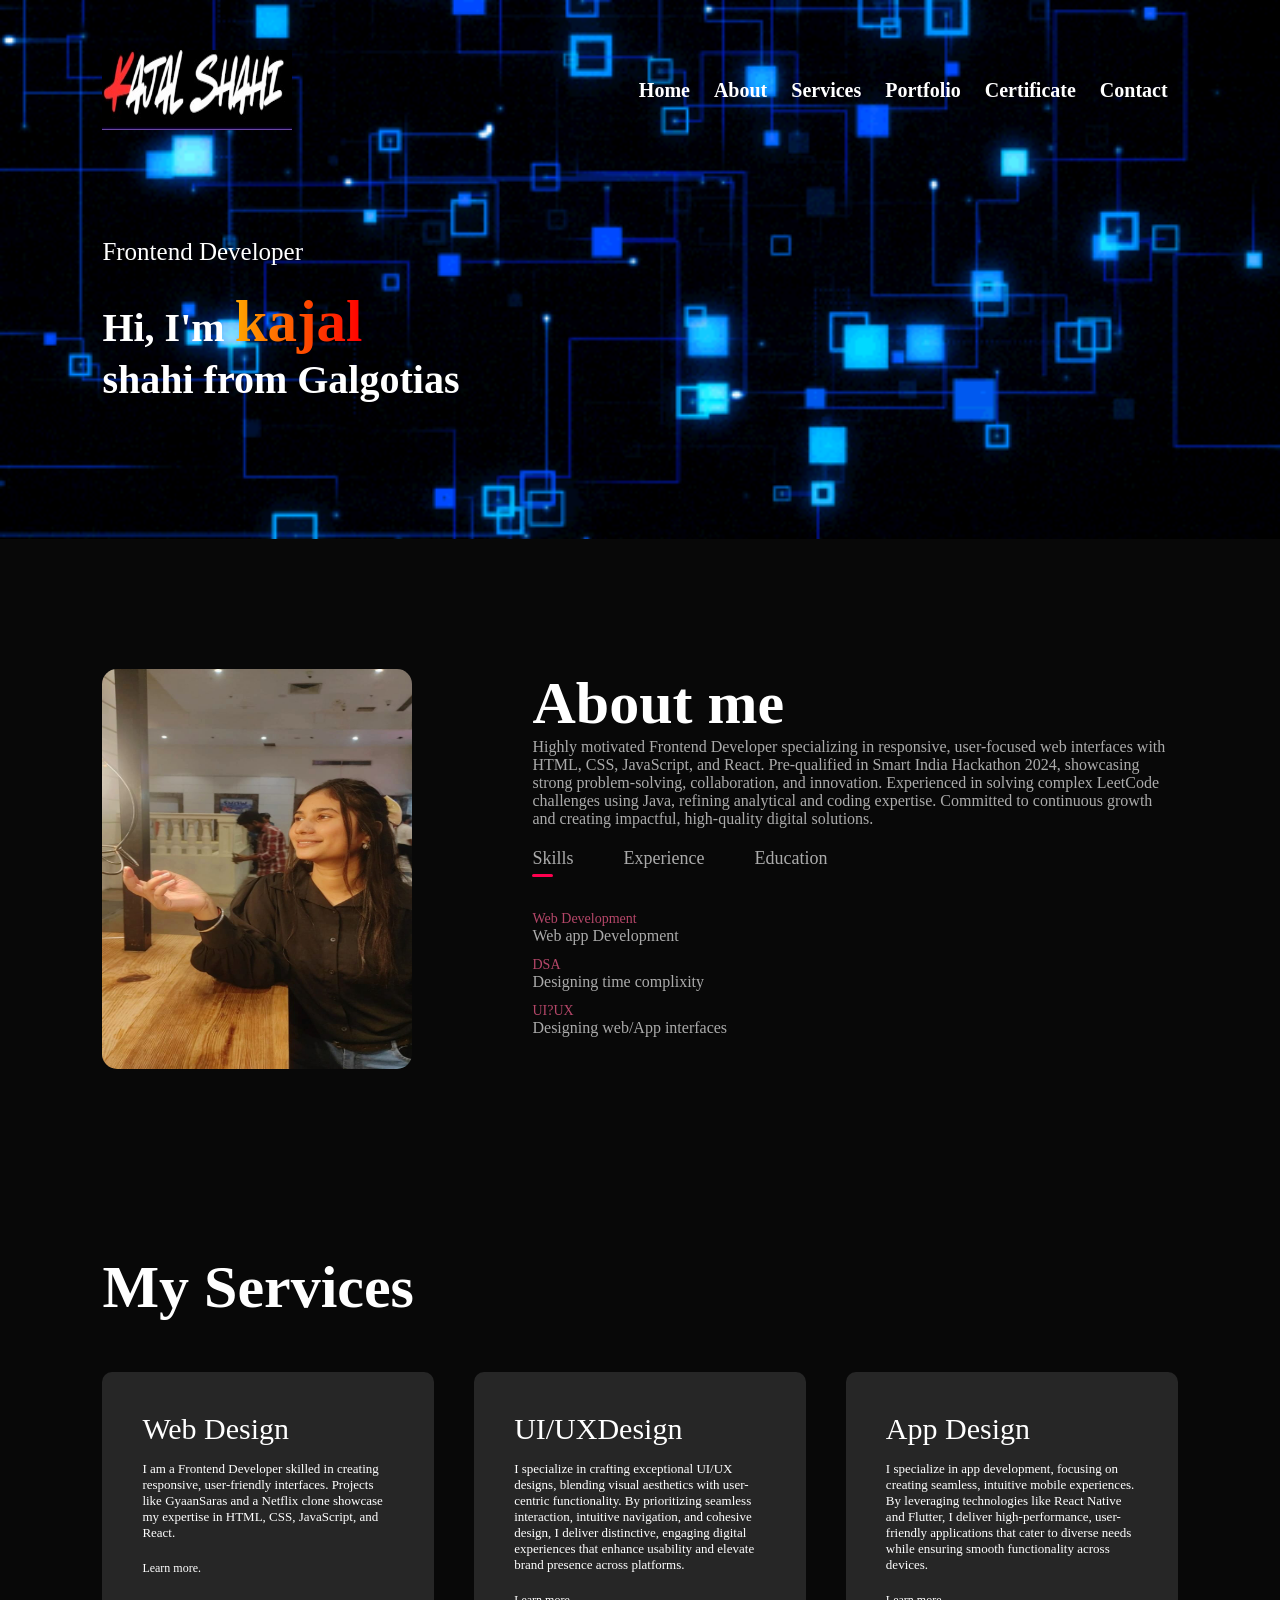
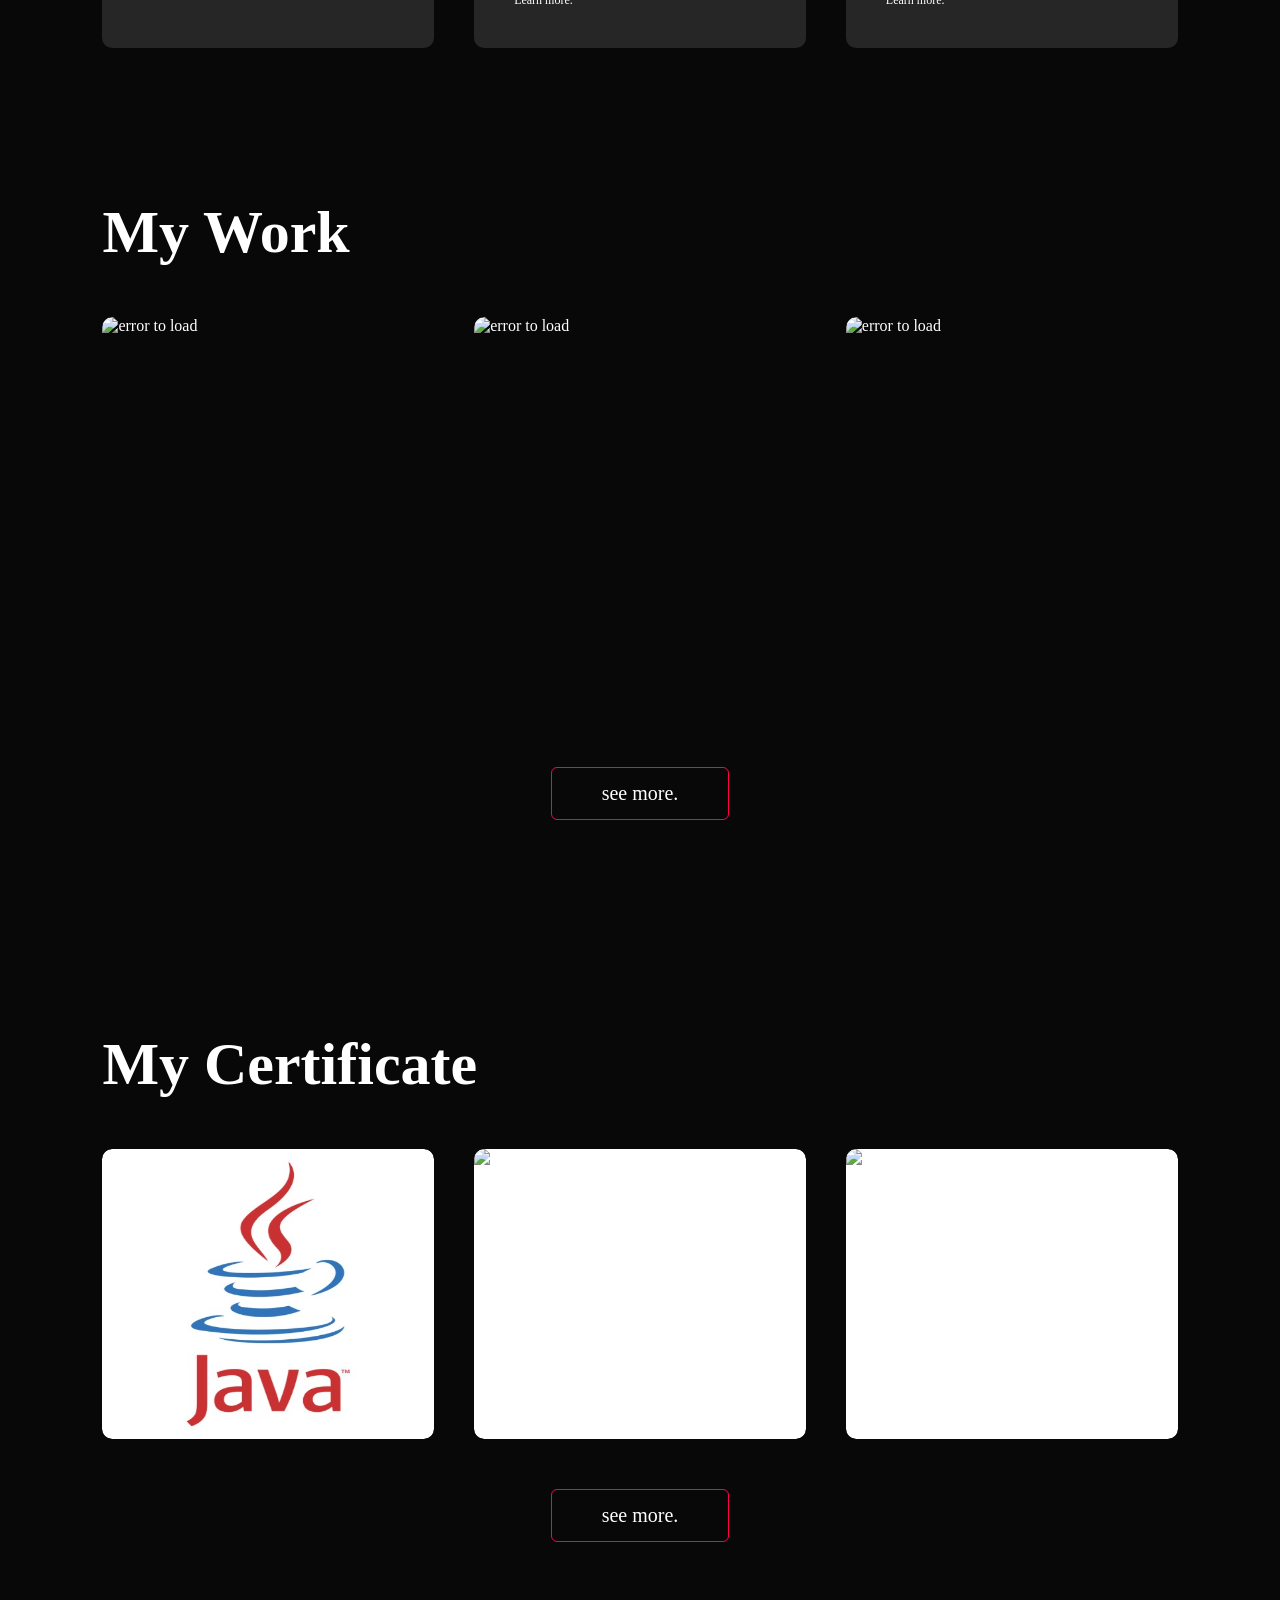
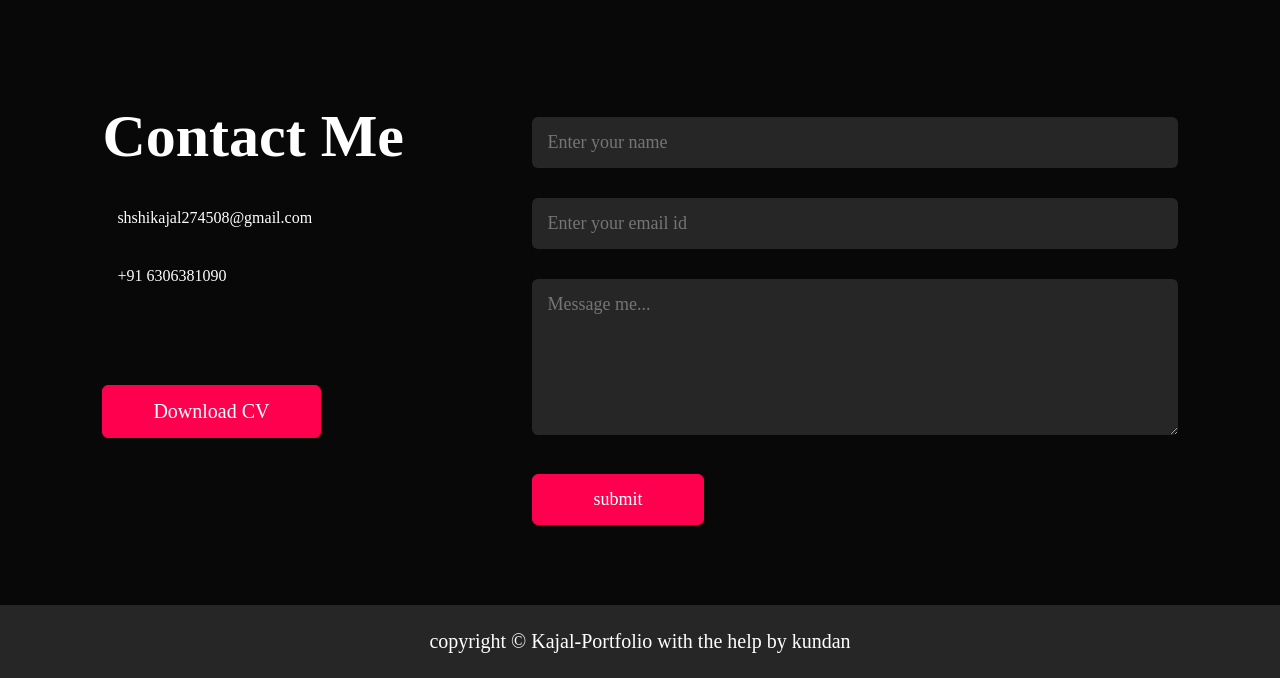
==== index.html @ b5b42a19 "Add files via upload" ====
<!DOCTYPE html>
<html lang="en">

<head>
  <meta charset="UTF-8">
  <meta name="viewport" content="width=device-width, initial-scale=1.0">
  <title>Kajal-Portfolio</title>
  <link rel="stylesheet" href="style.css">
  <link rel="icon" type="image/x-icon" href="pg.jpg">
  <script src="https://kit.fontawesome.com/c409237313.js" crossorigin="anonymous"></script>
</head>

<body>
  <div id="header">
    <div class="container">
      <nav>
        <img src="kajal.jpg" alt="" class="logo">
        <!-- <img src="photo.jpg" alt="" class="logo"> -->
        <ul id="sidemenu">
          <li><a href="#header">Home</a></li>
          <li><a href="#about">About</a></li>
          <li><a href="#services">Services</a></li>
          <li><a href="#portfolio">Portfolio</a></li>
          <li><a href="#certificate">Certificate</a></li>
          <li><a href="#contact">Contact</a></li>
          <i class="fa-solid fa-xmark" onclick="closemenu()"></i>
        </ul>
        <i class="fa-solid fa-bars" onclick="openmenu()"></i>
      </nav>

      <div class="heading-text">
        <p>Frontend Developer</p>
        <h1>Hi, I'm <span> kajal </span> <br> shahi from Galgotias</h1>
      </div>
    </div>
  </div>
  <!-- -----------------about------------------- -->
  <div id="about">
    <div class="container">
      <div class="row">
        <div class="about-col1">
          <img src="pg.jpg">
        </div>
        <div class="about-col2">
          <h1 class="sub-title">About me</h1>
          <p>
            Highly motivated Frontend Developer specializing in responsive, user-focused web interfaces with HTML, CSS,
            JavaScript, and React. Pre-qualified in Smart India Hackathon 2024, showcasing strong problem-solving,
            collaboration, and innovation. Experienced in solving complex LeetCode challenges using Java, refining
            analytical and coding expertise. Committed to continuous growth and creating impactful, high-quality digital
            solutions.</p>

          <div class="tab-titles">
            <p class="tab-links activ-link" onclick="opentab('skills')">Skills</p>
            <p class="tab-links" onclick="opentab('experience')">Experience</p>
            <p class="tab-links" onclick="opentab('education')">Education</p>
          </div>

          <div class="tab-contents active-tab" id="skills">
            <ul>
              <li><span>Web Development</span><br> Web app Development</li>
              <li><span>DSA</span><br> Designing time complixity</li>
              <li><span>UI?UX</span><br> Designing web/App interfaces</li>
            </ul>
          </div>

          <div class="tab-contents" id="experience">
            <ul>
              <li><span>2021-current</span><br>Founder of GyaanSaras.</li>
              <li><span>2019-2021</span><br>team leader of flipcard.</li>
              <li><span>2016-2017</span><br> Internship at Microsoft.</li>
            </ul>
          </div>

          <div class="tab-contents" id="education">
            <ul>
              <li><span>2026</span><br>Graduation from Galgotias university.</li>
              <li><span>2022</span><br>12th from ST PAUL PUB SCH TEACHERS COLONY SALEMPUR DEORIA.</li>
              <li><span>2020</span><br>10th from MANAV STHALI PUB SCH SOHNAG RD SALEMPUR DEORIA.</li>
            </ul>
          </div>
        </div>
      </div>
    </div>
  </div>

  <!---------------Services--------------------->

  <div id="services">
    <div class="container">
      <h1 class="sub-title">My Services</h1>
      <div class="services-list">
        <div>
          <i class="fa-solid fa-code"></i>
          <h2>Web Design</h2>
          <p>I am a Frontend Developer skilled in creating responsive, user-friendly interfaces. Projects like
            GyaanSaras and a Netflix clone showcase my expertise in HTML, CSS, JavaScript, and React.</p>
          <a href="#">Learn more.</a>
        </div>

        <div>
          <i class="fa-solid fa-crop"></i>
          <h2>UI/UXDesign</h2>
          <p>I specialize in crafting exceptional UI/UX designs, blending visual aesthetics with user-centric
            functionality. By prioritizing seamless interaction, intuitive navigation, and cohesive design, I deliver
            distinctive, engaging digital experiences that enhance usability and elevate brand presence across
            platforms.</p>
          <a href="#">Learn more.</a>
        </div>

        <div>
          <i class="fa-brands fa-app-store"></i>
          <h2>App Design</h2>
          <p>I specialize in app development, focusing on creating seamless, intuitive mobile experiences. By leveraging
            technologies like React Native and Flutter, I deliver high-performance, user-friendly applications that
            cater to diverse needs while ensuring smooth functionality across devices.</p>
          <a href="#">Learn more.</a>
        </div>
      </div>
    </div>
  </div>

  <!----------Portfolio---------------->
  <div id="portfolio">
    <div class="container">
      <h1 class="sub-title">My Work</h1>
      <div class="work-list">

        <div class="work">
          <img
            src="https://img.freepik.com/free-photo/web-design-technology-browsing-programming-concept_53876-163260.jpg"
            alt="error to load">
          <div class="layer">
            <h3>E-learning platform</h3>
            <p>GyaanSaras is a free platform democratizing education, offering diverse resources and fostering lifelong
              learning, making knowledge accessible and empowering learners globally.</p>
            <a href="https://kundan-2026.github.io/GyaanSaras/" target="_blank"> <i
                class="fa-duotone fa-solid fa-arrow-up-right-from-square"></i></a>
          </div>
        </div>

        <div class="work">
          <img
            src="https://www.hostinger.com/tutorials/wp-content/uploads/sites/2/2022/09/web-design-best-practices.jpg"
            alt="error to load">
          <div class="layer">
            <h3>Logo Designing</h3>
            <p>Skilled in crafting unique, memorable logos that reflect brand identity and values. Combines creativity,
              typography, and color theory to deliver impactful designs resonating with audiences.</p>
            <a href="https://www.hostinger.in/tutorials/web-design-best-practices" target="_blank"> <i
                class="fa-duotone fa-solid fa-arrow-up-right-from-square"></i></a>
          </div>
        </div>

        <div class="work">
          <img src="https://t3.ftcdn.net/jpg/05/50/26/70/360_F_550267050_0G3xirMLywXyMyZQWVASgamyKIhwJVFn.jpg"
            alt="error to load">
          <div class="layer">
            <h3>Social media App</h3>
            <p>Developed a Netflix clone enabling users to search and stream movies seamlessly, showcasing skills in
              user-friendly design, responsive UI, and robust functionality.</p>
            <a href="#" target="_blank"> <i
                class="fa-duotone fa-solid fa-arrow-up-right-from-square"></i></a>
          </div>
        </div>

      </div>

      <a href="#" class="btn">see more.</a>
    </div>
  </div>
  <!----------------------------------------------------------------My achivements----------------------------------------------------------------->


  <div id="certificate">
    <div class="container">
      <h1 class="sub-title">My Certificate</h1>
      <div class="achive-list">

        <div class="achive">
          <img src="java-logo.jpg" alt="error to load">
          <div class="layer">
            <h3>Java</h3>
            <p>GyaanSaras is a free platform democratizing education, offering diverse resources and fostering lifelong
              learning, making knowledge accessible and empowering learners globally.</p>
            <a href="https://drive.google.com/file/d/1x9klAW44mBLhFZiWwz7okfenRNLGwgpn/view?usp=sharing"
              target="_blank"> <i class="fa-duotone fa-solid fa-arrow-up-right-from-square"></i></a>
          </div>
        </div>

        <div class="achive">
          <img
            src="https://img.freepik.com/free-vector/front-end-concept-illustration_114360-22213.jpg?ga=GA1.1.735024836.1719624413&semt=ais_hybrid"
            alt="error to load">
          <div class="layer">
            <h3>Web-Development</h3>
            <p>Completed a Web Development (Frontend) internship, gaining hands-on experience in HTML, CSS, JavaScript,
              and React while building responsive and user-friendly interfaces.</p>
            <a href="https://www.hostinger.in/tutorials/web-design-best-practices" target="_blank"> <i
                class="fa-duotone fa-solid fa-arrow-up-right-from-square"></i></a>
          </div>
        </div>

        <div class="achive">
          <img src="https://upsccolorfullnotes.com/wp-content/uploads/2023/10/Dark-Patterns-Buster-Hackathon-2023.webp"
            alt="error to load">
          <div class="layer">
            <h3>Dark patterns Buster Hackathon 2023</h3>
            <p>Participated in DPBH 2023, tackling "Smart Education" Contributed to
              frontend/backend development, UI/UX
              design, presenting solutions enhancing education accessibility.</p> <a
              href="https://drive.google.com/file/d/1Sp21nJk1p5PJiKfgh5O1Nrq4VwNBbUJV/view?usp=sharing" target="_blank">
              <i class="fa-duotone fa-solid fa-arrow-up-right-from-square"></i></a>
          </div>
        </div>

      </div>

      <a href="#" class="btn">see more.</a>
    </div>
  </div>

  <!-----------------------------------------------------------------contact----------------------------------------------------------------------->
  <div id="contact">
    <div class="container">
      <div class="row">
        <div class="contact-left">
          <h1 class="sub-title">Contact Me</h1>
          <p> <i class="fa-regular fa-paper-plane"></i> shshikajal274508@gmail.com</p>
          <p> <i class="fa-solid fa-phone"></i> +91 6306381090</p>

          <div class="social-icons">
            <a href="http://www.linkedin.com/in/kajal-shahi-a28b902a7" target="_blank"><i
                class="fa-brands fa-linkedin"></i></a>
            <a href="https://github.com/KAjalshahi123" target="_blank"><i class="fa-brands fa-github"></i></i></a>
            <a href="https://www.youtube.com/@alwaysmotivated4225" target="_blank"><i
                class="fa-brands fa-youtube"></i></i></i></a>
          </div>

          <a href="https://drive.google.com/file/d/1tFnGyltXOHvTVsp8xNmeHegIvg0ecP3N/view?usp=sharing" download
            target="_blank" class="btn btn2">Download CV</a>

        </div>


        <div class="contact-right">
          <form name="submit-to-google-sheet">
            <input type="text" name="Name" placeholder="Enter your name" required>
            <input type="email" name="Email" placeholder="Enter your email id" required>
            <!-- <textarea placeholder="Message me" name="message" id="Message" rows="6" required> </textarea> -->
            <textarea placeholder="Message me..." rows="6" name="message" id="Message" required></textarea>

            <button type="submit" class="btn btn2">submit</button>
          </form>

          <span id="msg"></span>
        </div>
      </div>
    </div>

    <div class="copyright">
      <p>copyright ©️ Kajal-Portfolio  <i class="fa-solid fa-heart"></i>
        with the help by kundan  </p>
    </div>

  </div>
</body>


<script>

  var tablinks = document.getElementsByClassName("tab-links")
  var tabcontaints = document.getElementsByClassName("tab-contents")

  function opentab(tabname) {
    for (tablink of tablinks) {
      tablink.classList.remove("activ-link");
    }

    for (tabcontaint of tabcontaints) {
      tabcontaint.classList.remove("active-tab");
    }

    event.currentTarget.classList.add("activ-link");
    document.getElementById(tabname).classList.add("active-tab");
  }

</script>

<script>
  var sidemenu = document.getElementById('sidemenu');

  function openmenu() {
    sidemenu.style.right = "0";
  }
  function closemenu() {
    sidemenu.style.right = "-200px";
  }
</script>

<script>
  const scriptURL = 'https://script.google.com/macros/s/AKfycbzhIrUOARHZS6S58FtXpKk7nKeOPaCtPJtJLLsfiWfe7NJDA1611afRNytmByPuasdo1Q/exec'
  const form = document.forms['submit-to-google-sheet']
  const msg = document.getElementById("msg");


  form.addEventListener('submit', e => {
    e.preventDefault()
    fetch(scriptURL, { method: 'POST', body: new FormData(form) })
      .then(response => {
        msg.innerHTML = "Message send successfully"
        setTimeout(function () {
          msg.innerHTML = " "
        }, 5000)
        form.reset()
      })
      .catch(error => console.error('Error!', error.message))
  })
</script>

</html>
---- style.css ----
* {
  margin: 0;
  padding: 0;
  font-family: 'Times New Roman', 'Franklin Gothic Medium', 'Arial Narrow', Arial, sans-serif;
  box-sizing: border-box;
}

html {
  scroll-behavior: smooth;
}

body {
  background-color: #080808;
  color: #fff;
}

#header {
  width: 100%;
  height: 100%;
  background-image: url("J4o.gif");

  background-size: cover;
  background-position: center;
}

.container {
  padding: 50px 8%;
}

nav {
  display: flex;
  align-items: center;
  justify-content: space-between;
  flex-wrap: wrap;
}

.logo {
  width: 190px;
  height: 80px;
}

nav ul li {
  display: inline-block;
  list-style: none;
  margin: 10px 10px;
}

nav ul li a {
  font-weight: bold;
  text-decoration: none;
  color: #ffffff;
  font-size: 20px;
  position: relative;
}


nav ul li a::after {
  content: '';
  width: 0;
  height: 3px;
  background-color: #ff004f;
  position: absolute;
  left: 0;
  bottom: -6px;
  transition: 0.5s;
}

nav ul li a:hover:after {
  width: 100%;
}

.heading-text {
  margin-top: 20%;
  font-size: 25px;
}

.heading-text p {
  margin-top: -10%;
  margin-bottom: 10%;
}

.heading-text h1 {
  font-size: 40px;
  /* margin-top: 20px; */
  /* border: 2px solid red; */
  margin-top: -8%;
  margin-bottom: 8%;
}

.heading-text h1 span {
  color: #ff004f;
  color: transparent;
  background: linear-gradient(to right, rgb(255, 166, 0), rgb(255, 0, 0));
  -webkit-background-clip: text;

  font-size: 59px;
}


/* ----------------about----------------- */

#about {
  padding: 80px 0;
  color: #ababab;
}

.row {
  display: flex;
  justify-content: space-between;
  flex-wrap: wrap;
}

.about-col1 {
  flex-basis: 35%;

}

.about-col1 img {
  height: 400px;
  width: 310px;
  border-radius: 15px;
}

.about-col2 {
  flex-basis: 60%;
}

.sub-title {
  font-size: 60px;
  font-weight: 600;
  color: #fff;
}


.tab-titles {
  display: flex;
  margin: 20px 0px 40px;
}

.tab-links {
  margin-right: 50px;
  font-size: 18px;
  font-weight: 500;
  cursor: pointer;
  position: relative;
}

.tab-links::after {
  content: '';
  width: 0;
  height: 3px;
  background: #ff004f;
  position: absolute;
  left: 0;
  bottom: -8px;
  transition: 0.6s;
  border-radius: 2px;
}

.tab-links.activ-link::after {
  width: 50%;
}

.tab-contents ul li {
  list-style: none;
  margin: 10px 0;
}

.tab-contents ul li span {
  color: #b54769;
  font-size: 14px;
}

.tab-contents {
  display: none;
}

.tab-contents.active-tab {
  display: block;
}


/*------------------------- services------------------ */


.services {
  padding: 30px 0;

}

.services-list {
  display: grid;
  grid-template-columns: repeat(auto-fit, minmax(250px, 1fr));
  grid-gap: 40px;
  margin-top: 50px;
}

.services-list div {
  background: #262626;
  padding: 40px;
  font-size: 13px;
  font-weight: 300;
  border-radius: 10px;
  transition: background 0.5s, transform 0.5s;
}

.services-list i {
  font-size: 50px;
  padding-bottom: 20px;
}

.services-list h2 {
  font-size: 30px;
  font-weight: 500;
  margin-bottom: 15px;
}

.services-list div a {
  text-decoration: none;
  color: #fff;
  font-size: 12px;
  margin-top: 20px;
  display: inline-block;
}

/* .services-list div p{
  color: #b54769;
  font-size: 25px;
} */

.services-list div:hover {
  background-color: #ff004f;
  transform: translateY(-10px);
}

/* ---------portfolio-------------- */

#portfolio {
  padding: 50px 0;
}


.work-list {
  display: grid;
  grid-template-columns: repeat(auto-fit, minmax(250px, 1fr));
  grid-gap: 40px;
  margin-top: 50px;
}

.work {
  border-radius: 10px;
  overflow: hidden;
  position: relative;
}

.work img {
  height: 400px;
  width: 100%;
  border-radius: 10px;
  display: block;
  transition: transform 0.5s;
}

.layer {
  width: 100%;
  height: 0%;
  background: linear-gradient(rgba(0, 0, 0, 0.6), #ff004f);
  border-radius: 10px;
  position: absolute;
  left: 0;
  bottom: 0;
  overflow: hidden;
  display: flex;
  align-items: center;
  justify-items: center;
  flex-direction: column;
  padding: 0 40px;
  text-align: center;
  font-size: 16px;
  margin-top: 10px;

  transition: height 1.3s;
}

.layer h3 {
  margin-top: 20%;
  font-weight: 900;
  margin-bottom: 20px;
}

.layer a {
  margin-top: 10%;
  color: #ff004f;
  text-decoration: none;
  font-size: 18px;
  line-height: 60px;
  background: #fff;
  height: 60px;
  width: 60px;
  border-radius: 50%;
  text-align: center;
}

.work:hover img {
  transform: scale(1.1);
}

.work:hover .layer {
  height: 100%;
}

.btn {
  display: block;
  margin: 50px auto;
  width: fit-content;
  border: 1px solid #ff004f;
  padding: 14px 50px;
  text-decoration: none;
  border-radius: 6px;
  color: white;
  transition: background 0.5s;
  font-size: 20px;
}

.btn:hover {
  background-color: #ff004f;
}

/*-----------------------------------------My certificate------------------------------------*/

#certificate {
  padding: 10px 0;
  /* border: 2px solid red; */
}

.achive-list {
  display: grid;
  grid-template-columns: repeat(auto-fit, minmax(250px, 1fr));
  grid-gap: 40px;
  margin-top: 50px;
  /* border: 2px solid rgb(53, 5, 116); */
}


.achive {
  border-radius: 10px;
  overflow: hidden;
  position: relative;
}

.achive img {
  background-color: #fff;
  height: 290px;
  width: 100%;
  border-radius: 10px;
  display: block;
  transition: transform 0.5s;
}

.layer {
  width: 100%;
  height: 0%;
  background: linear-gradient(rgba(0, 0, 0, 0.6), #ff004f);
  border-radius: 10px;
  position: absolute;
  left: 0;
  bottom: 0;
  overflow: hidden;
  display: flex;
  align-items: center;
  justify-items: center;
  flex-direction: column;
  padding: 0 40px;
  text-align: center;
  font-size: 16px;
  margin-top: 10px;


  transition: height 1.3s;
}

.layer h3 {
  margin-top: 20%;
  font-weight: 900;
  margin-bottom: 20px;
}

.layer a {
  margin-top: 10%;
  color: #ff004f;
  text-decoration: none;
  font-size: 18px;
  line-height: 60px;
  background: #fff;
  height: 60px;
  width: 60px;
  border-radius: 50%;
  text-align: center;
}

.achive:hover img {
  transform: scale(1.1);
}

.achive:hover .layer {
  height: 100%;
}

.btn {
  display: block;
  margin: 50px auto;
  width: fit-content;
  border: 1px solid #ff004f;
  padding: 14px 50px;
  text-decoration: none;
  border-radius: 6px;
  color: white;
  transition: background 0.5s;
  font-size: 20px;
}

.btn:hover {
  background-color: #ff004f;
}



/*--------------------------------------------contact----------------------------------------*/
.contact-left {
  flex-basis: 35%;
}

.contact-right {
  flex-basis: 60%;
}

.contact-left p {
  margin-top: 30px;
}

.contact-left p:hover {
  cursor: pointer;
}

.contact-left p i {
  color: #ff0051;
  margin-right: 15px;
  font-size: 25px;
}

.social-icons {
  margin-top: 30px;
}

.social-icons a {
  text-decoration: none;
  font-size: 30px;
  margin-right: 15px;
  color: #ababab;
  display: inline-block;
  transition: transform 0.5s;
}

.social-icons a:hover {
  color: #ff004f;
  transform: translateY(-5px);
}

.btn.btn2 {
  display: inline-block;
  background-color: #ff004f;
}

.contact-right form {
  width: 100%;
}

form input,
form textarea {
  width: 100%;
  border: 0;
  outline: none;
  background-color: #262626;
  padding: 15px;
  margin: 15px 0;
  color: #fff;
  font-size: 18px;
  border-radius: 6px;
}

form .btn2 {
  padding: 14px 60px;
  font-size: 18px;
  margin-top: 20px;
  margin-top: 20px;
  cursor: pointer;
}

.copyright {
  width: 100%;
  text-align: center;
  padding: 25px 0;
  font-weight: 300;
  margin-top: 20px;
  background-color: #262626;
  font-size: 20px;
}

.copyright i {
  color: #000000;
}

/* -----------------------responsive------------------------------ */
nav .fa-solid {
  display: none;
}

@media only screen and (max-width:800px) {

  #header {
    background-image: url("download.gif");
    height: auto;
    color: rgb(255, 255, 255);
    background-size: cover;
    width: 100%;
    height: 100%;
  }

  .heading-text {
    margin-top: 15%;
    font-size: 20px;
  }

  .heading-text p {
    margin-top: -30%;
    margin-bottom: 20%;
    /* border: 2px ; */
    /* border: 2px solid red; */
  }

  .heading-text h1 {
    font-size: 40px;
    /* margin-top: 20px; */
    /* border: 2px solid red; */
    margin-top: -10%;
    margin-bottom: 8%;
  }

  .heading-text h1 span {
    font-size: 40px;
  }

  .logo {
    /* width: 160px; */
    height: 40%;
    /* margin-top: -40px; */
    /* margin-left: -10px; */
    opacity: 0;
  }


  nav .fa-solid {
    display: block;
    font-size: 25px;
    color: #ffffff;
    /* margin-top: 10px; */
  }

  nav ul {
    background: #ff004f;
    position: fixed;
    top: 0;
    right: -200px;
    width: 200px;
    height: 100vh;
    padding-top: 50px;
    z-index: 2;
    transition: right 0.7s;
  }

  nav ul li {
    display: block;
    margin: 25px;
  }

  nav ul .fa-solid {
    position: absolute;
    top: 5%;
    left: 25px;
    cursor: pointer;
  }

  nav .fa-bars {
    margin-top: -10%;
  }


  .sub-title {
    font-size: 40px;
  }

  .about-col1,
  .about-col2 {
    flex-basis: 100%;
  }

  .about-col1 {
    margin-bottom: 30px;
  }

  .about-col2 {
    font-size: 14px;
    /* text-align: center; */
  }

  .tab-links {
    font-size: 16px;
    margin-right: 20px;
  }

  .contact-left,
  .contact-right {
    flex-basis: 100%;
  }

  .copyright {
    font-size: 14px;
  }
}

#msg {
  color: #61b752;
  margin-top: -40px;
  display: block;
}
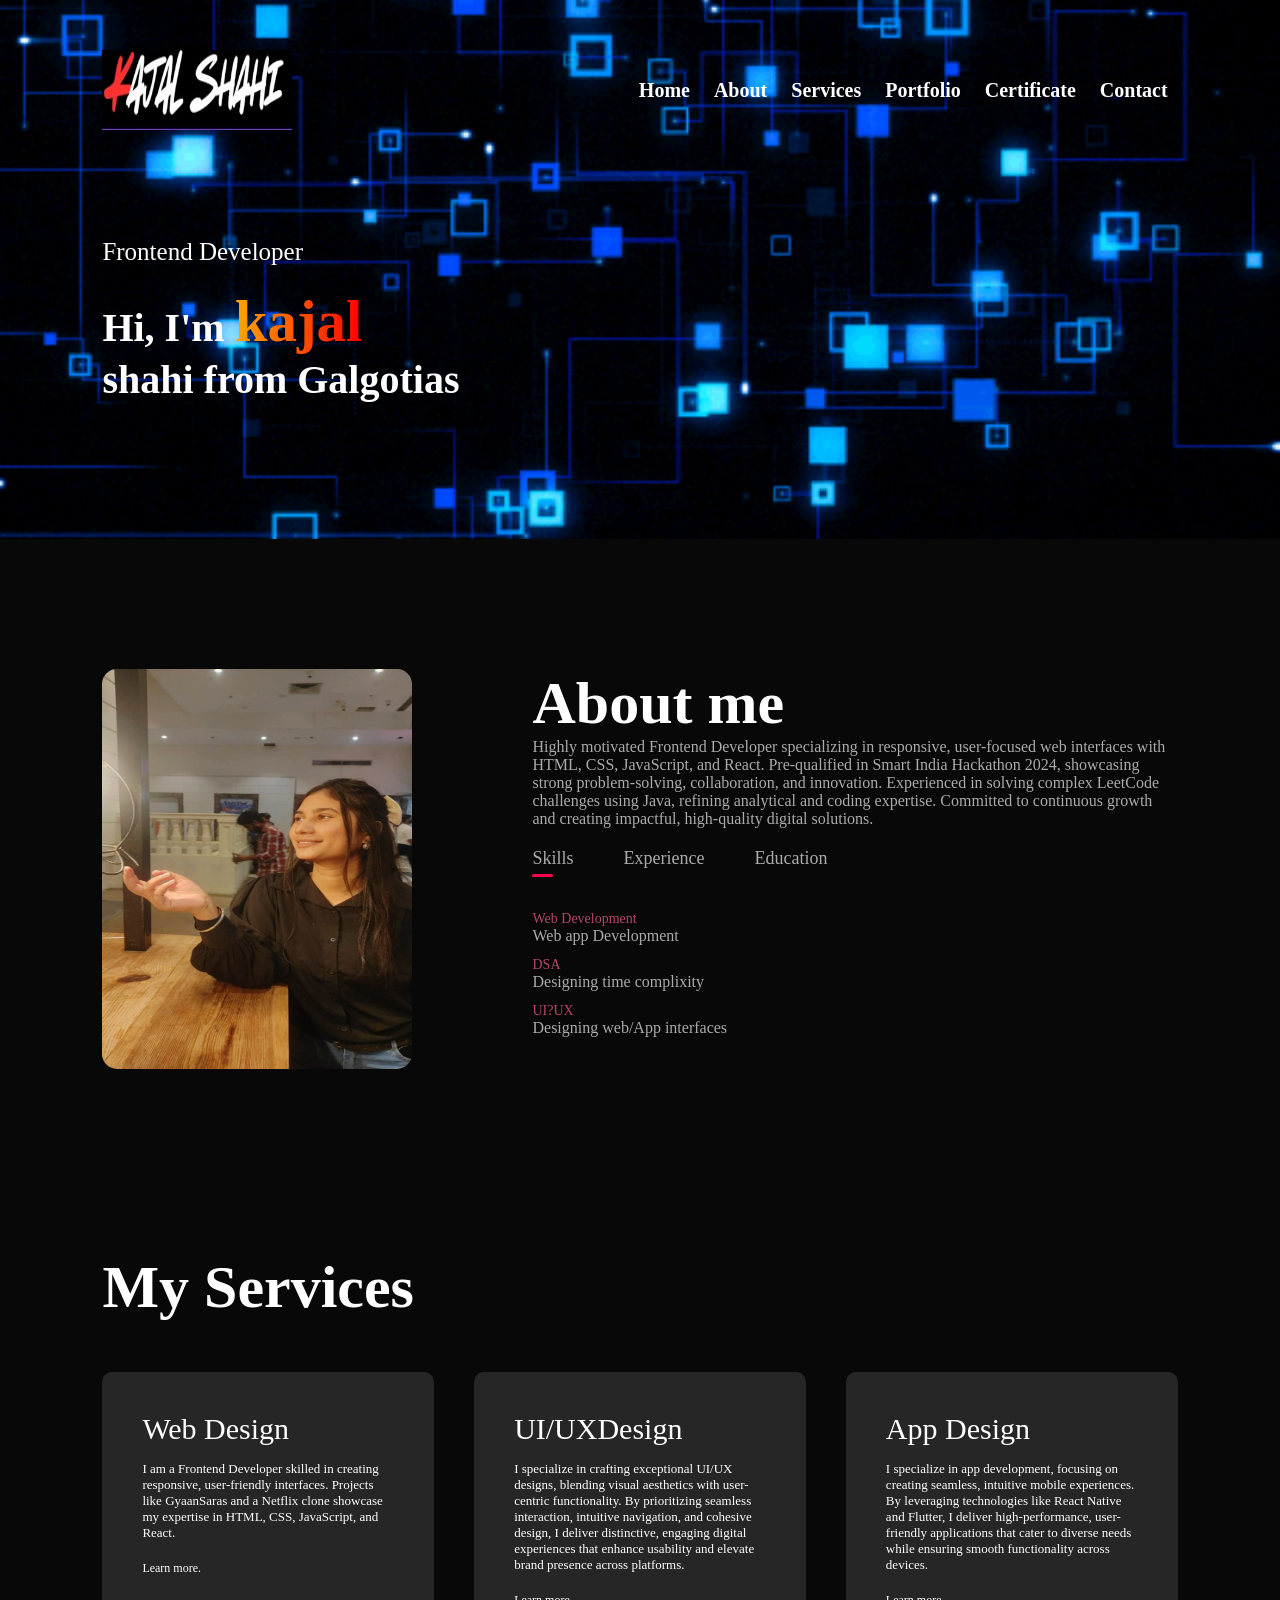
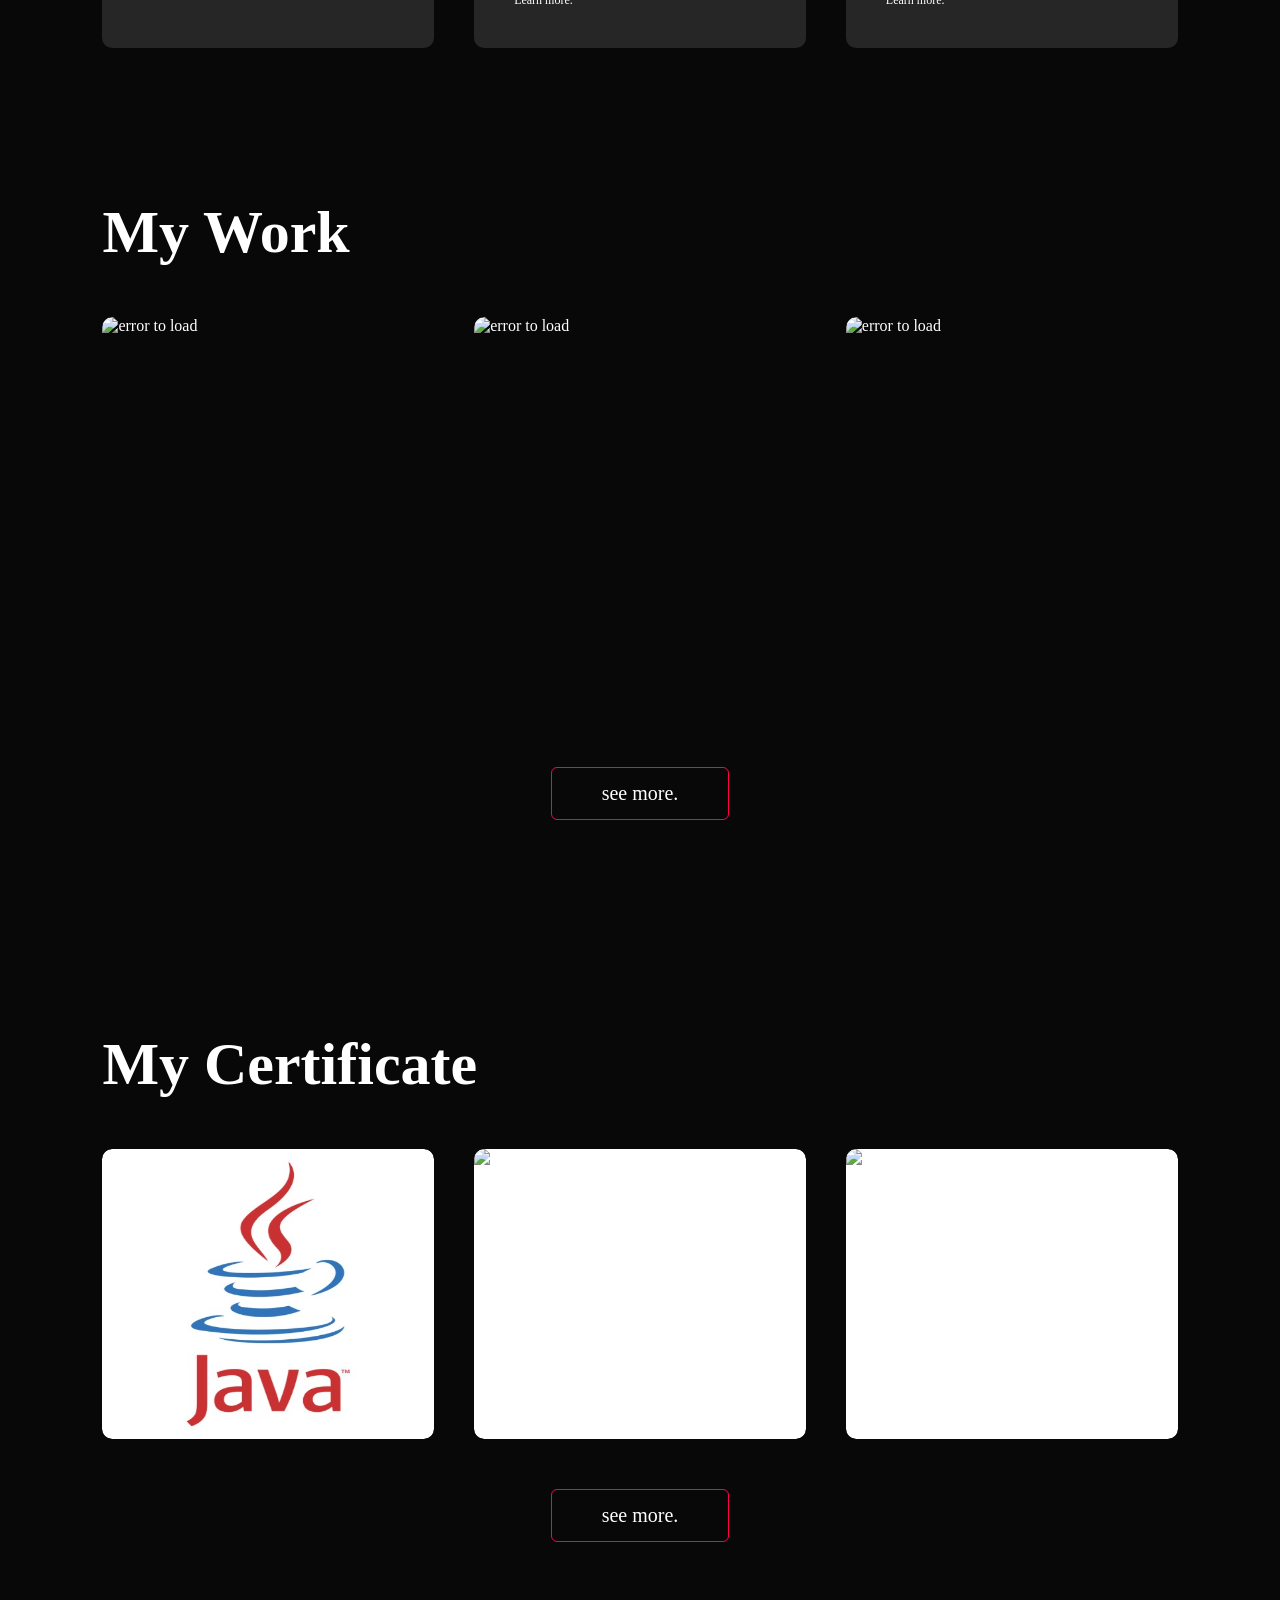
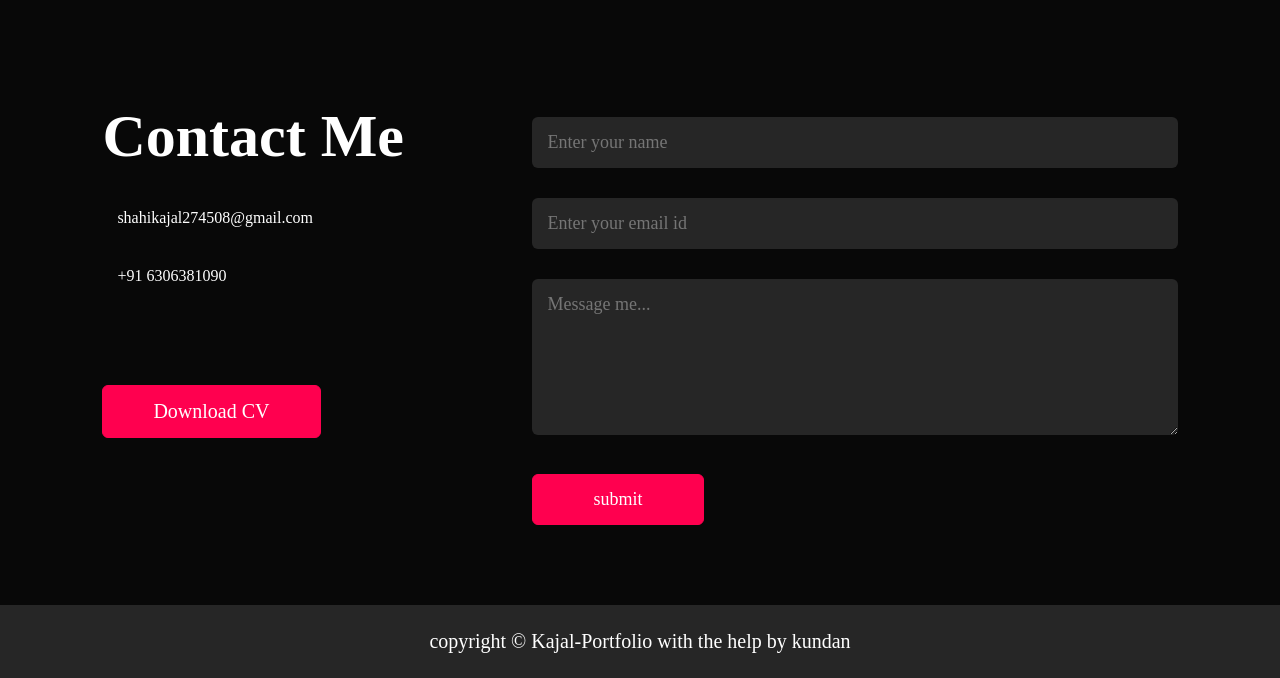
==== commit 83b50e51: "Update index.html Signed-off-by: Shahikajal <149191113+KAjalshahi123@users.noreply.github.com>" ====
--- a/index.html
+++ b/index.html
@@ -181,8 +181,8 @@
           <img src="java-logo.jpg" alt="error to load">
           <div class="layer">
             <h3>Java</h3>
-            <p>GyaanSaras is a free platform democratizing education, offering diverse resources and fostering lifelong
-              learning, making knowledge accessible and empowering learners globally.</p>
+            <p>Java full stack developers use a variety of technologies and frameworks to design user interfaces, manage databases, and ensure
+              seamless communication between the client and server .</p>
             <a href="https://drive.google.com/file/d/1x9klAW44mBLhFZiWwz7okfenRNLGwgpn/view?usp=sharing"
               target="_blank"> <i class="fa-duotone fa-solid fa-arrow-up-right-from-square"></i></a>
           </div>
@@ -226,7 +226,7 @@
       <div class="row">
         <div class="contact-left">
           <h1 class="sub-title">Contact Me</h1>
-          <p> <i class="fa-regular fa-paper-plane"></i> shshikajal274508@gmail.com</p>
+          <p> <i class="fa-regular fa-paper-plane"></i> shahikajal274508@gmail.com</p>
           <p> <i class="fa-solid fa-phone"></i> +91 6306381090</p>
 
           <div class="social-icons">
@@ -318,4 +318,4 @@
   })
 </script>
 
-</html>+</html>
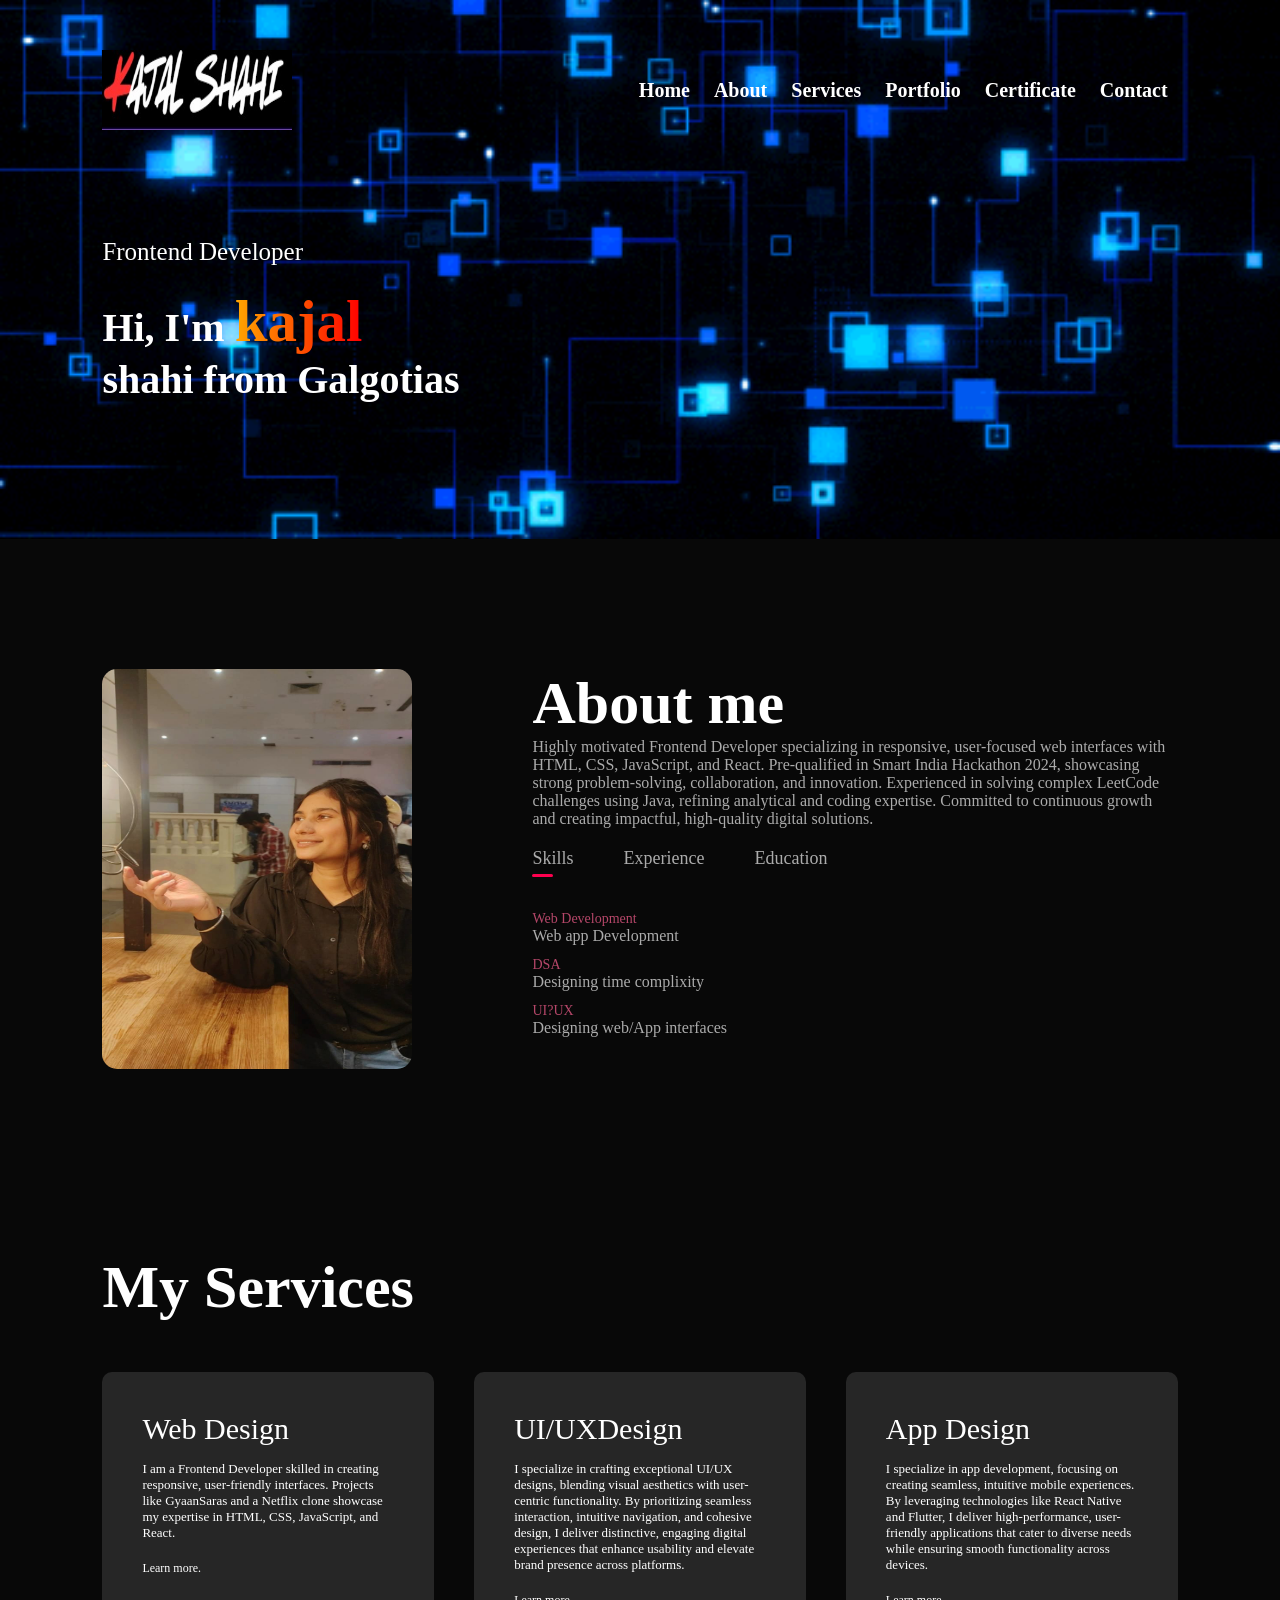
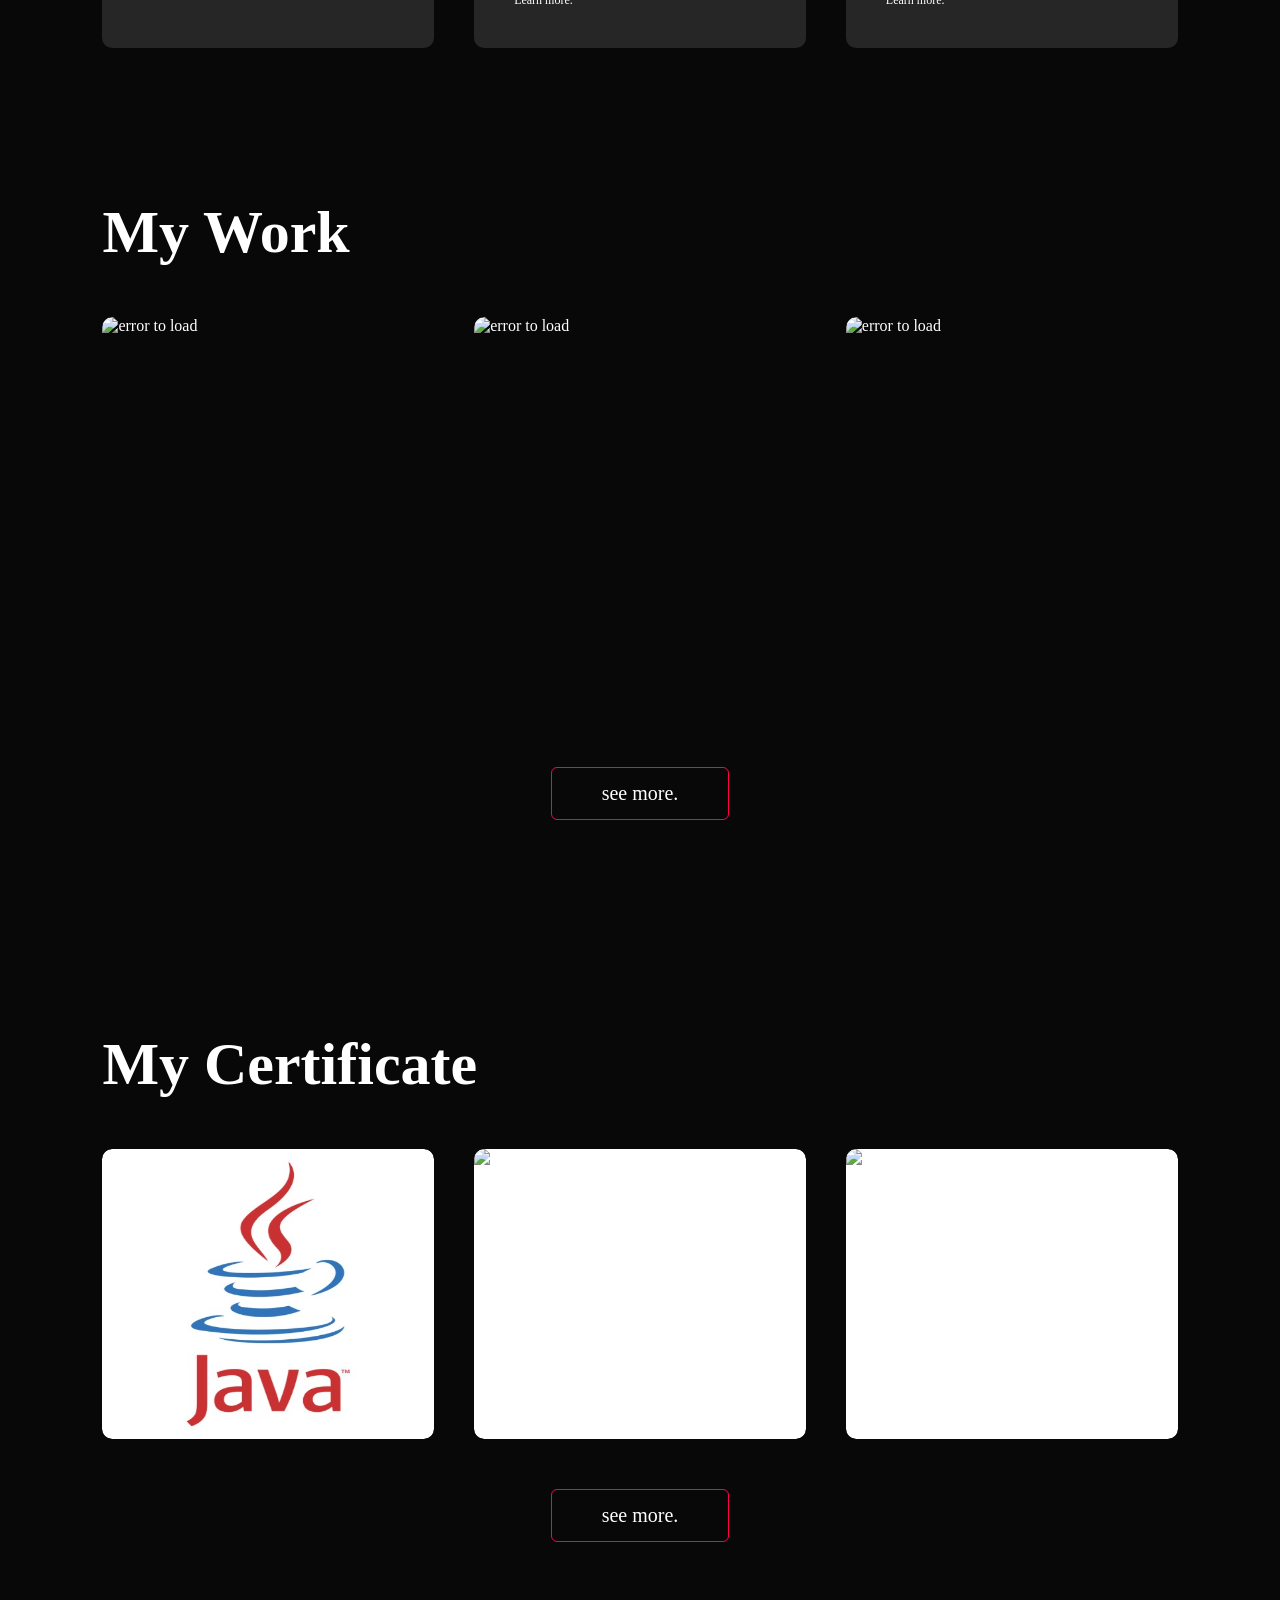
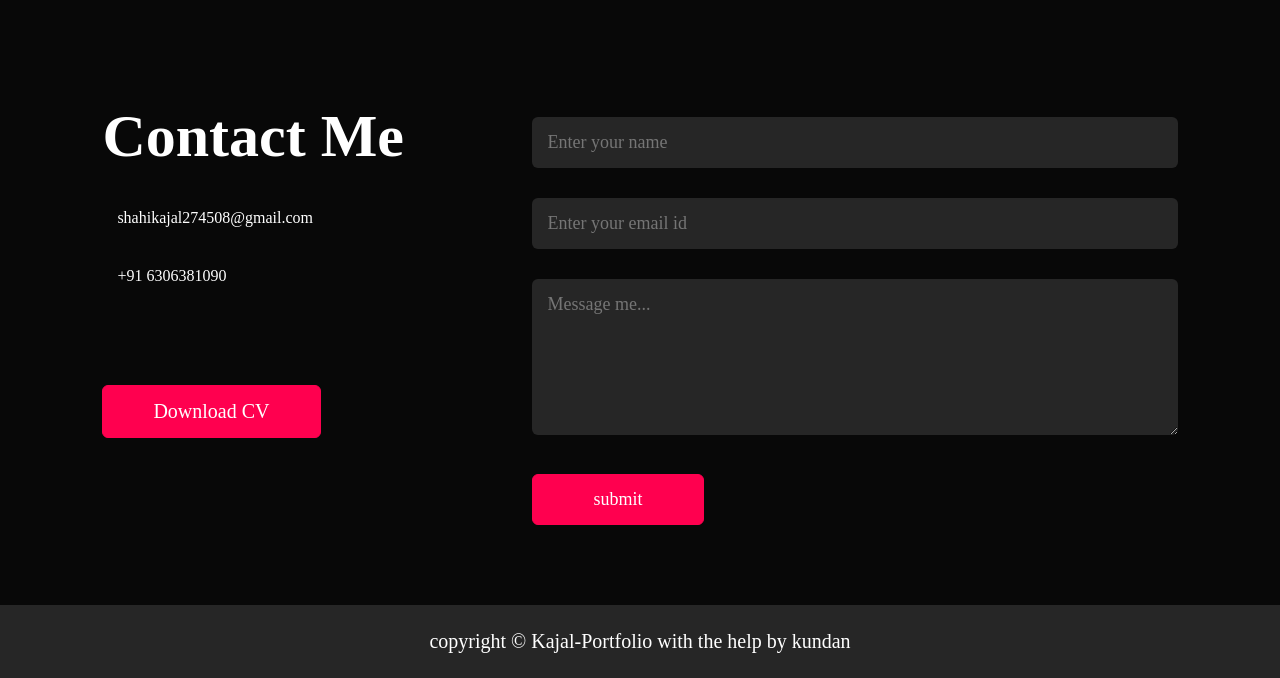
==== commit dc6d695e: "Update index.html Signed-off-by: Shahikajal <149191113+KAjalshahi123@users.noreply.github.com>" ====
--- a/index.html
+++ b/index.html
@@ -233,8 +233,7 @@
             <a href="http://www.linkedin.com/in/kajal-shahi-a28b902a7" target="_blank"><i
                 class="fa-brands fa-linkedin"></i></a>
             <a href="https://github.com/KAjalshahi123" target="_blank"><i class="fa-brands fa-github"></i></i></a>
-            <a href="https://www.youtube.com/@alwaysmotivated4225" target="_blank"><i
-                class="fa-brands fa-youtube"></i></i></i></a>
+           
           </div>
 
           <a href="https://drive.google.com/file/d/1tFnGyltXOHvTVsp8xNmeHegIvg0ecP3N/view?usp=sharing" download
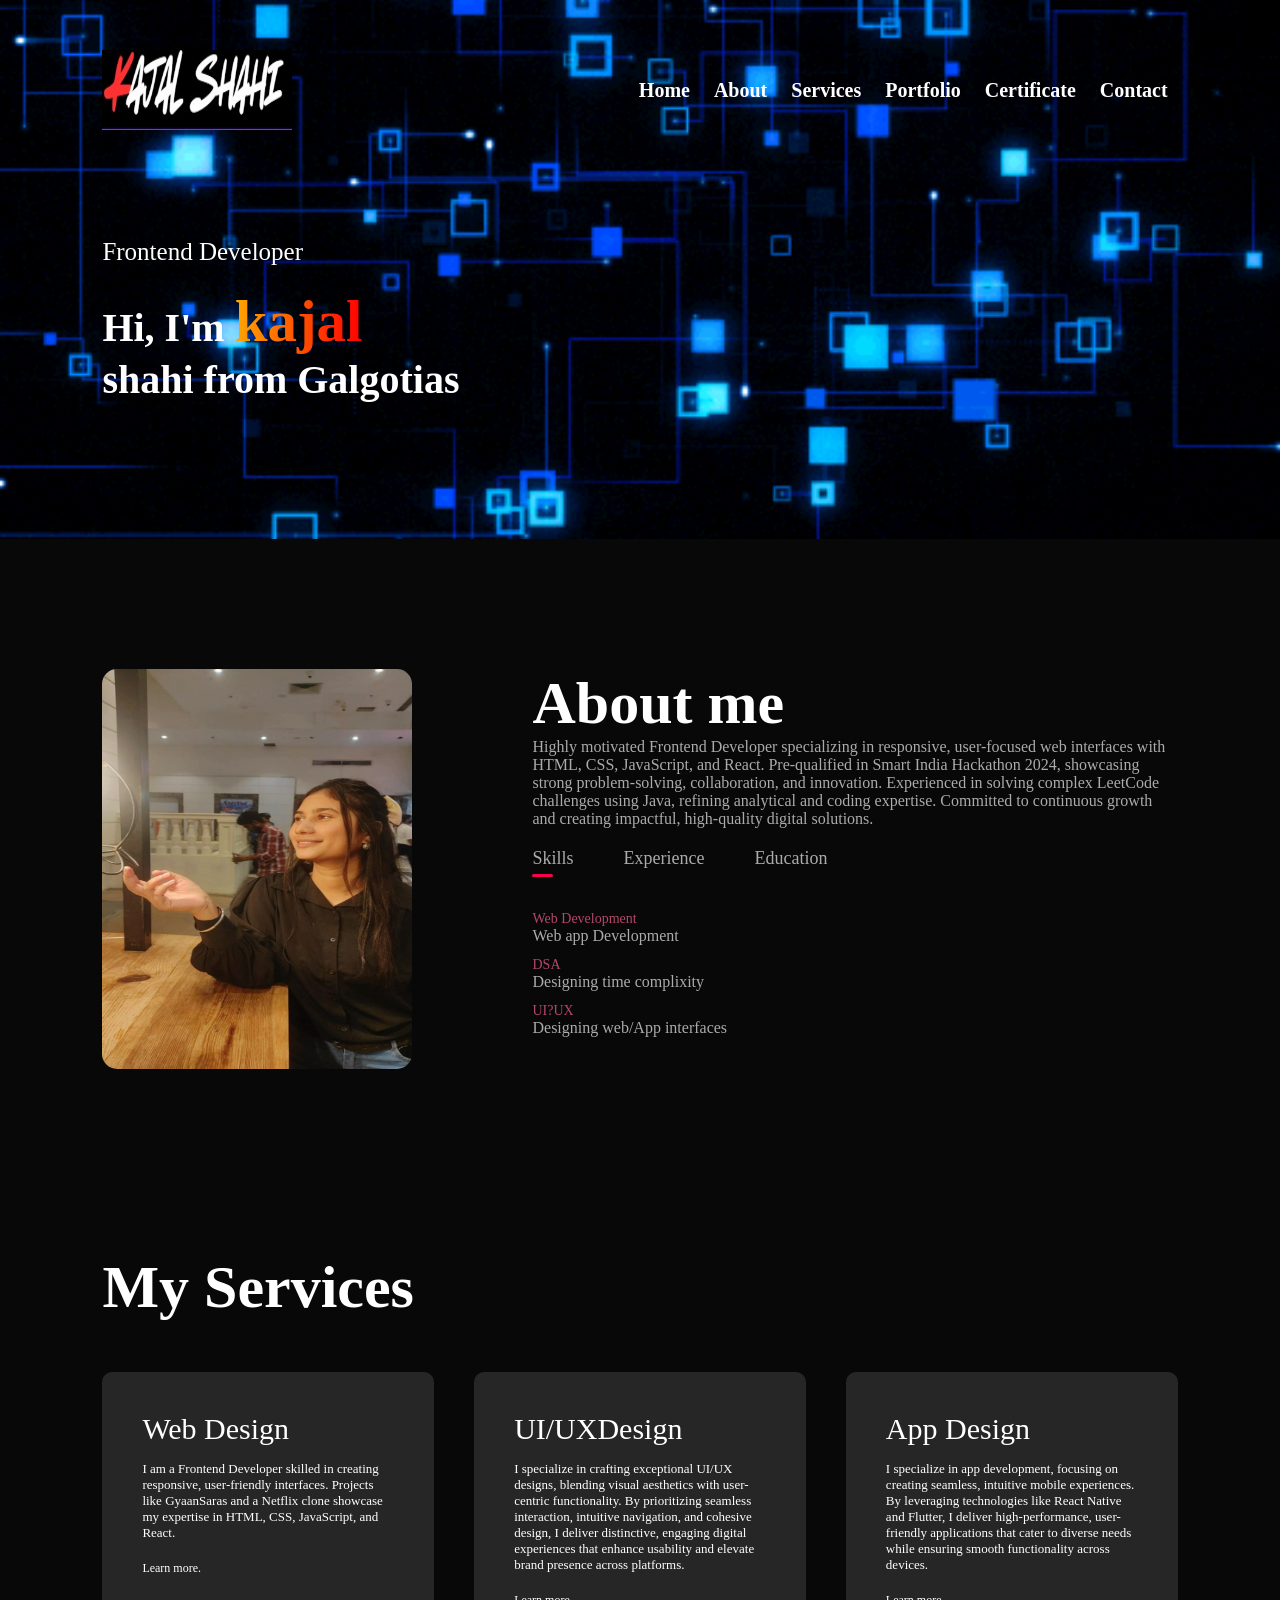
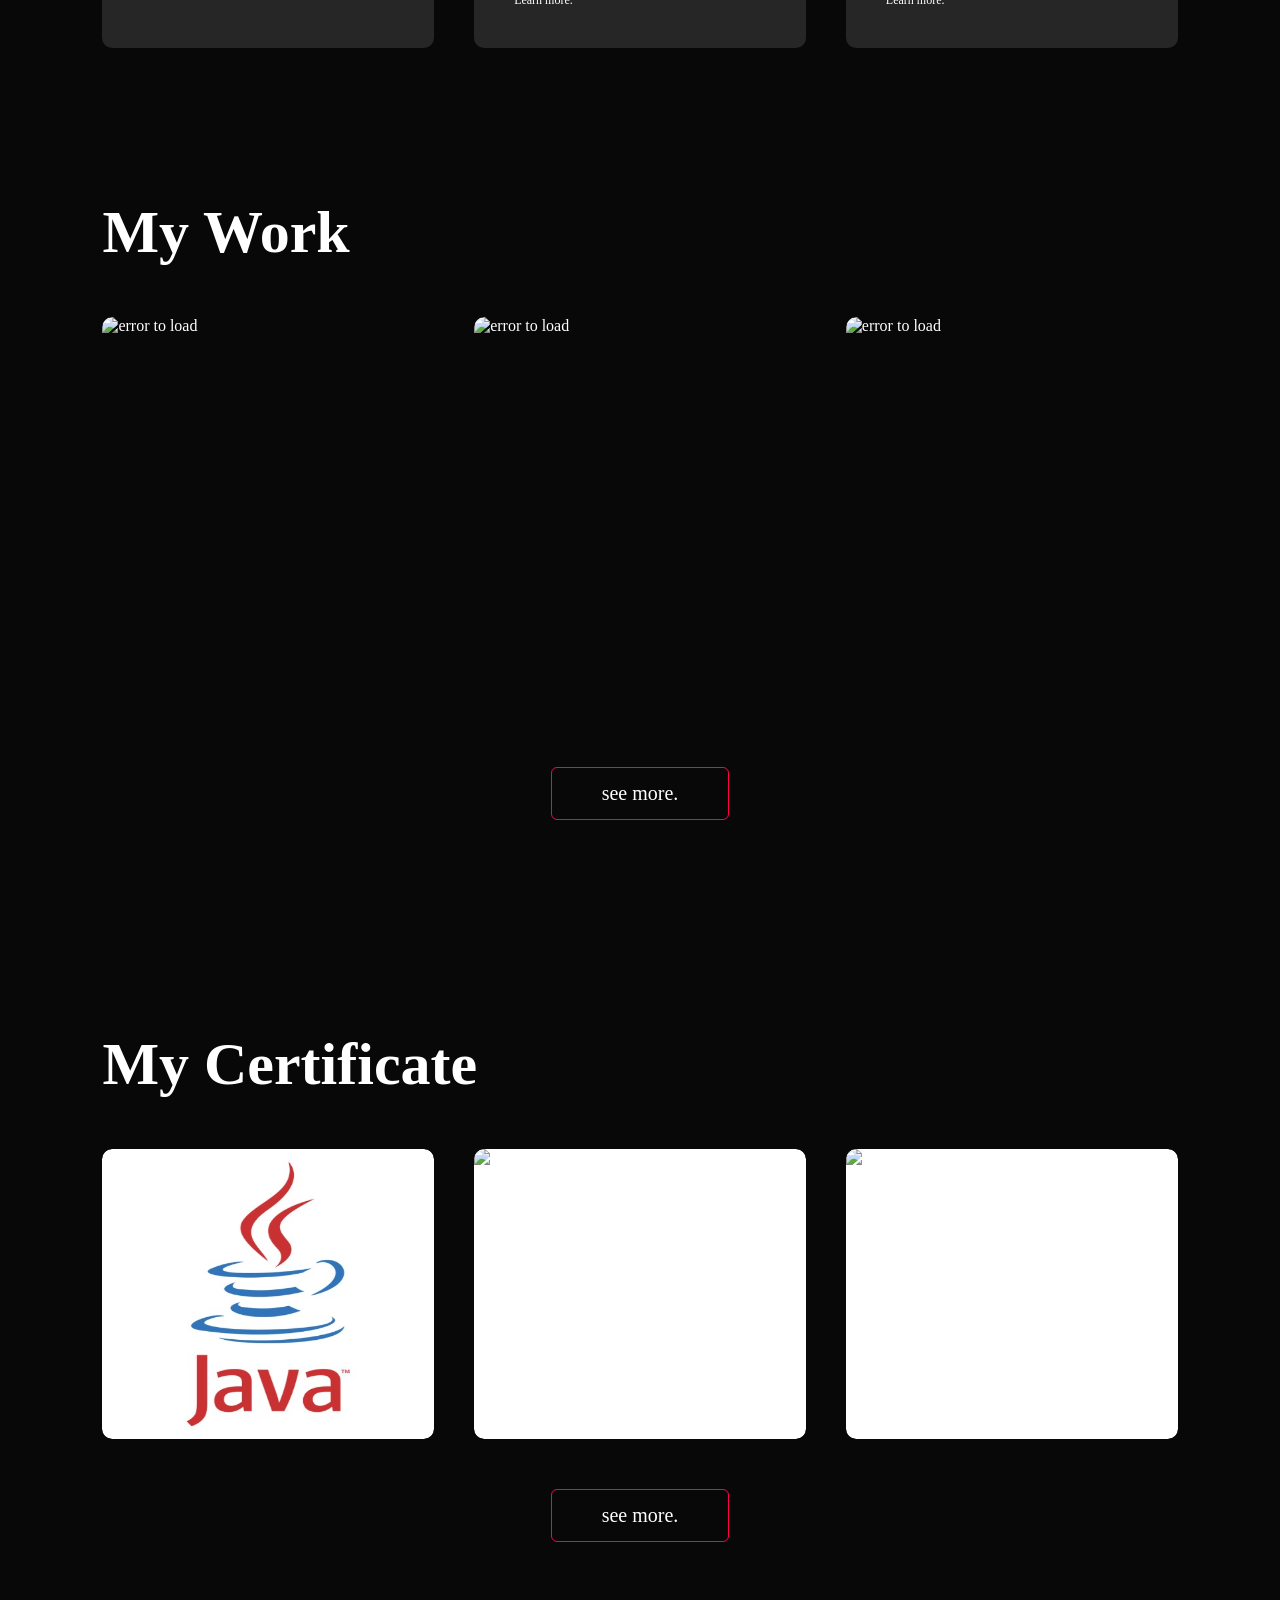
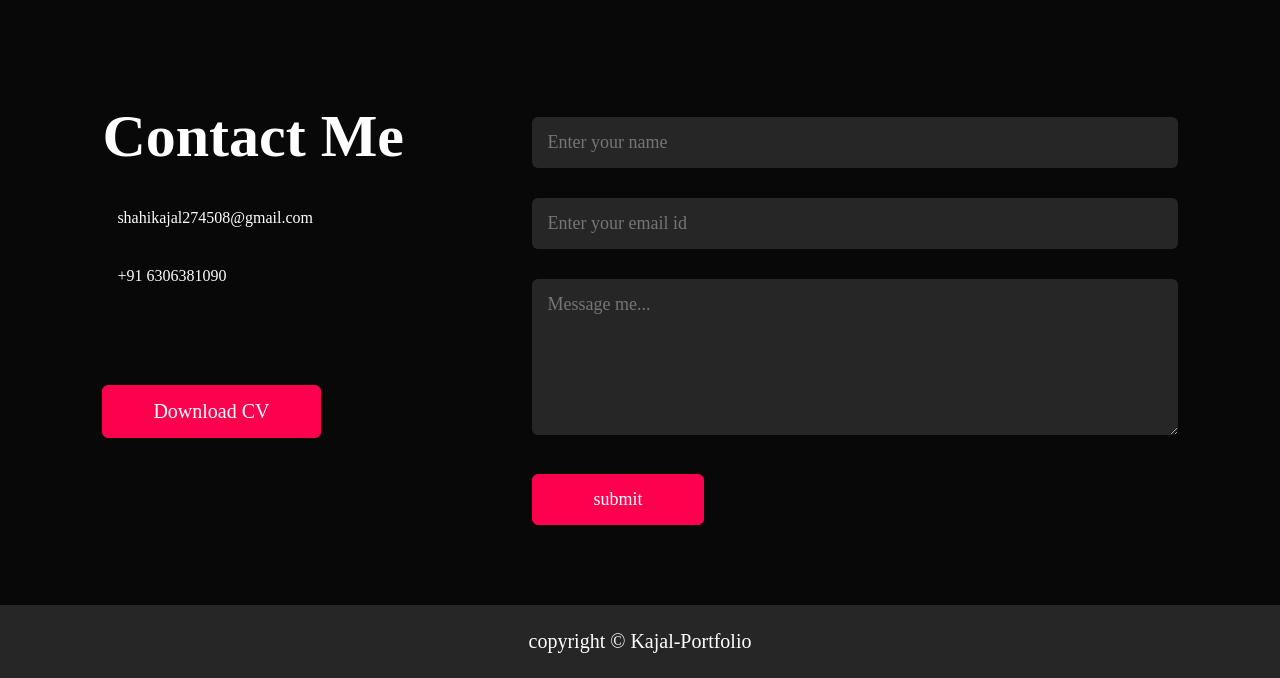
==== commit 697f3fe9: "Update index.html1 Signed-off-by: Shahikajal <149191113+KAjalshahi123@users.noreply.github.com>" ====
--- a/index.html
+++ b/index.html
@@ -66,9 +66,9 @@
 
           <div class="tab-contents" id="experience">
             <ul>
-              <li><span>2021-current</span><br>Founder of GyaanSaras.</li>
-              <li><span>2019-2021</span><br>team leader of flipcard.</li>
-              <li><span>2016-2017</span><br> Internship at Microsoft.</li>
+              <li><span>2021-current</span><br>prefinalist of hackthon DPBH.</li>
+              <li><span>2019-2021</span><br>team member of flipcard.</li>
+             
             </ul>
           </div>
 
@@ -259,7 +259,7 @@
 
     <div class="copyright">
       <p>copyright ©️ Kajal-Portfolio  <i class="fa-solid fa-heart"></i>
-        with the help by kundan  </p>
+         </p>
     </div>
 
   </div>
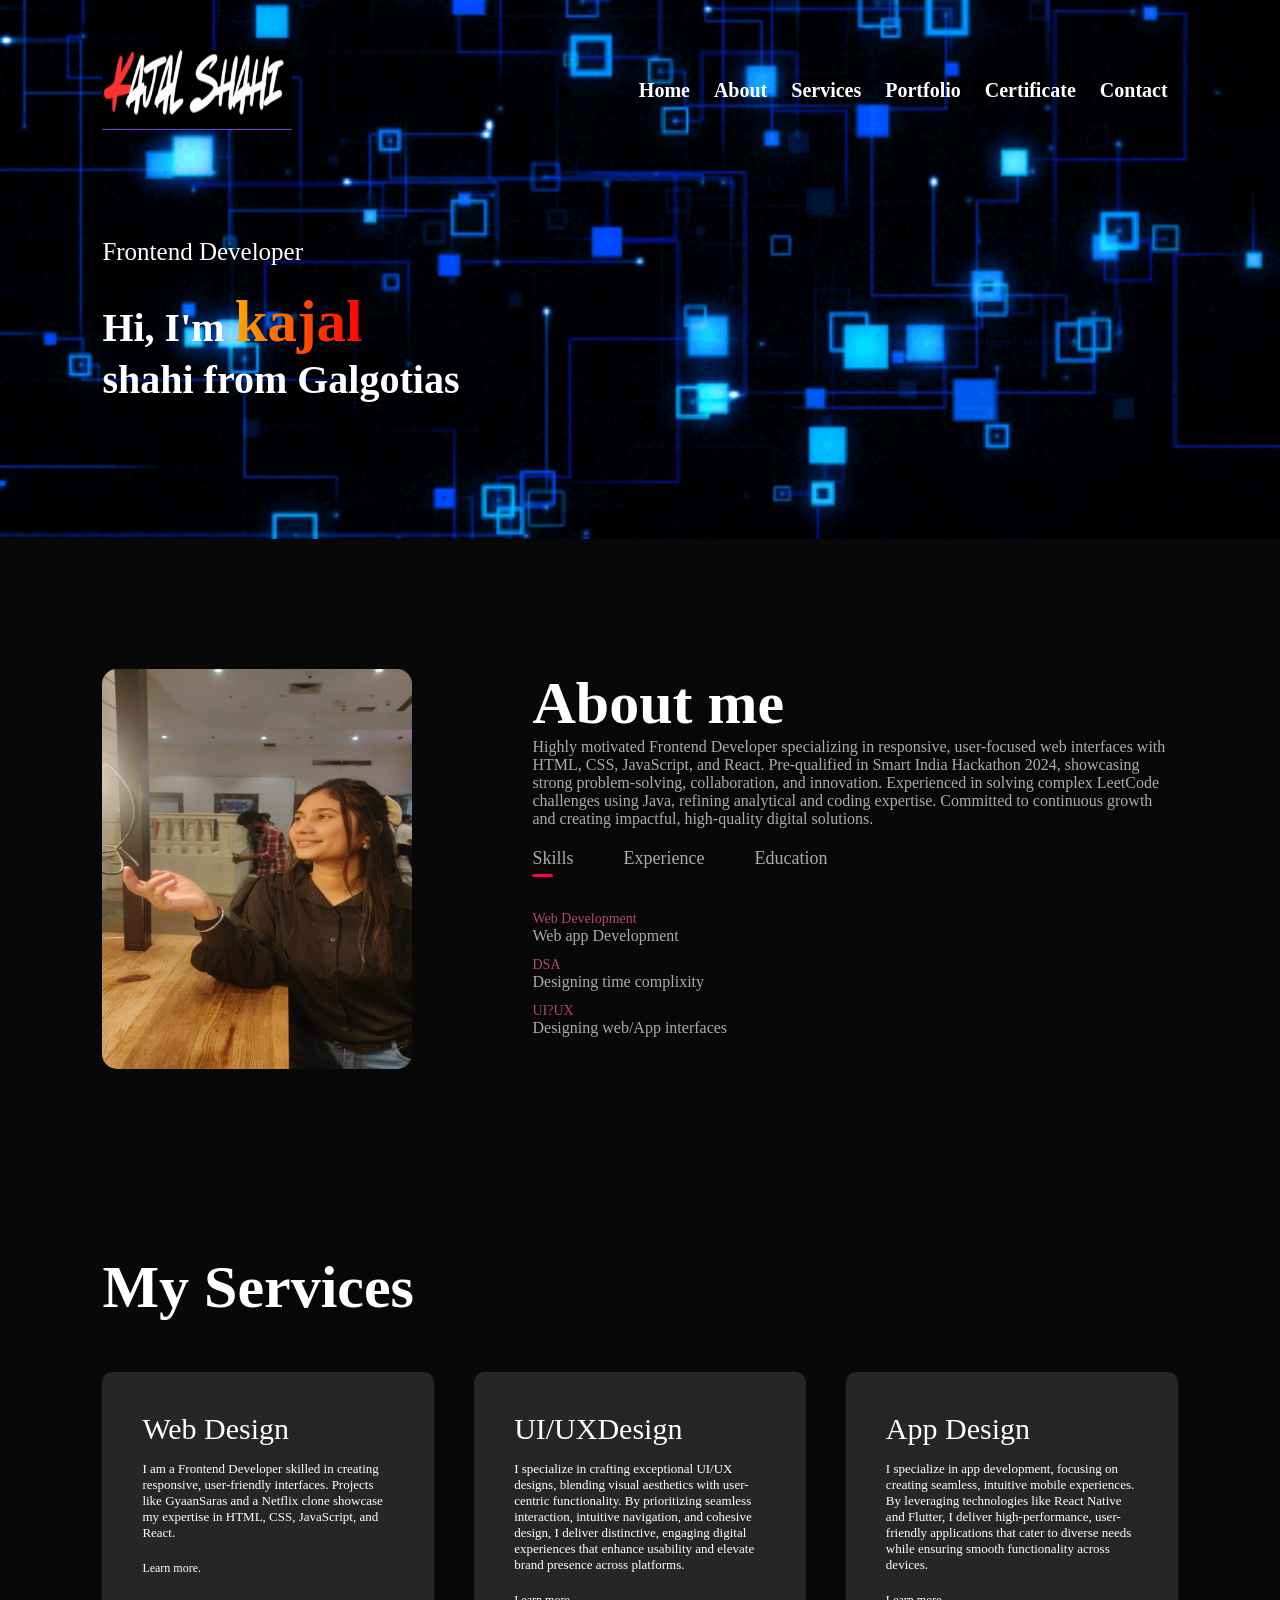
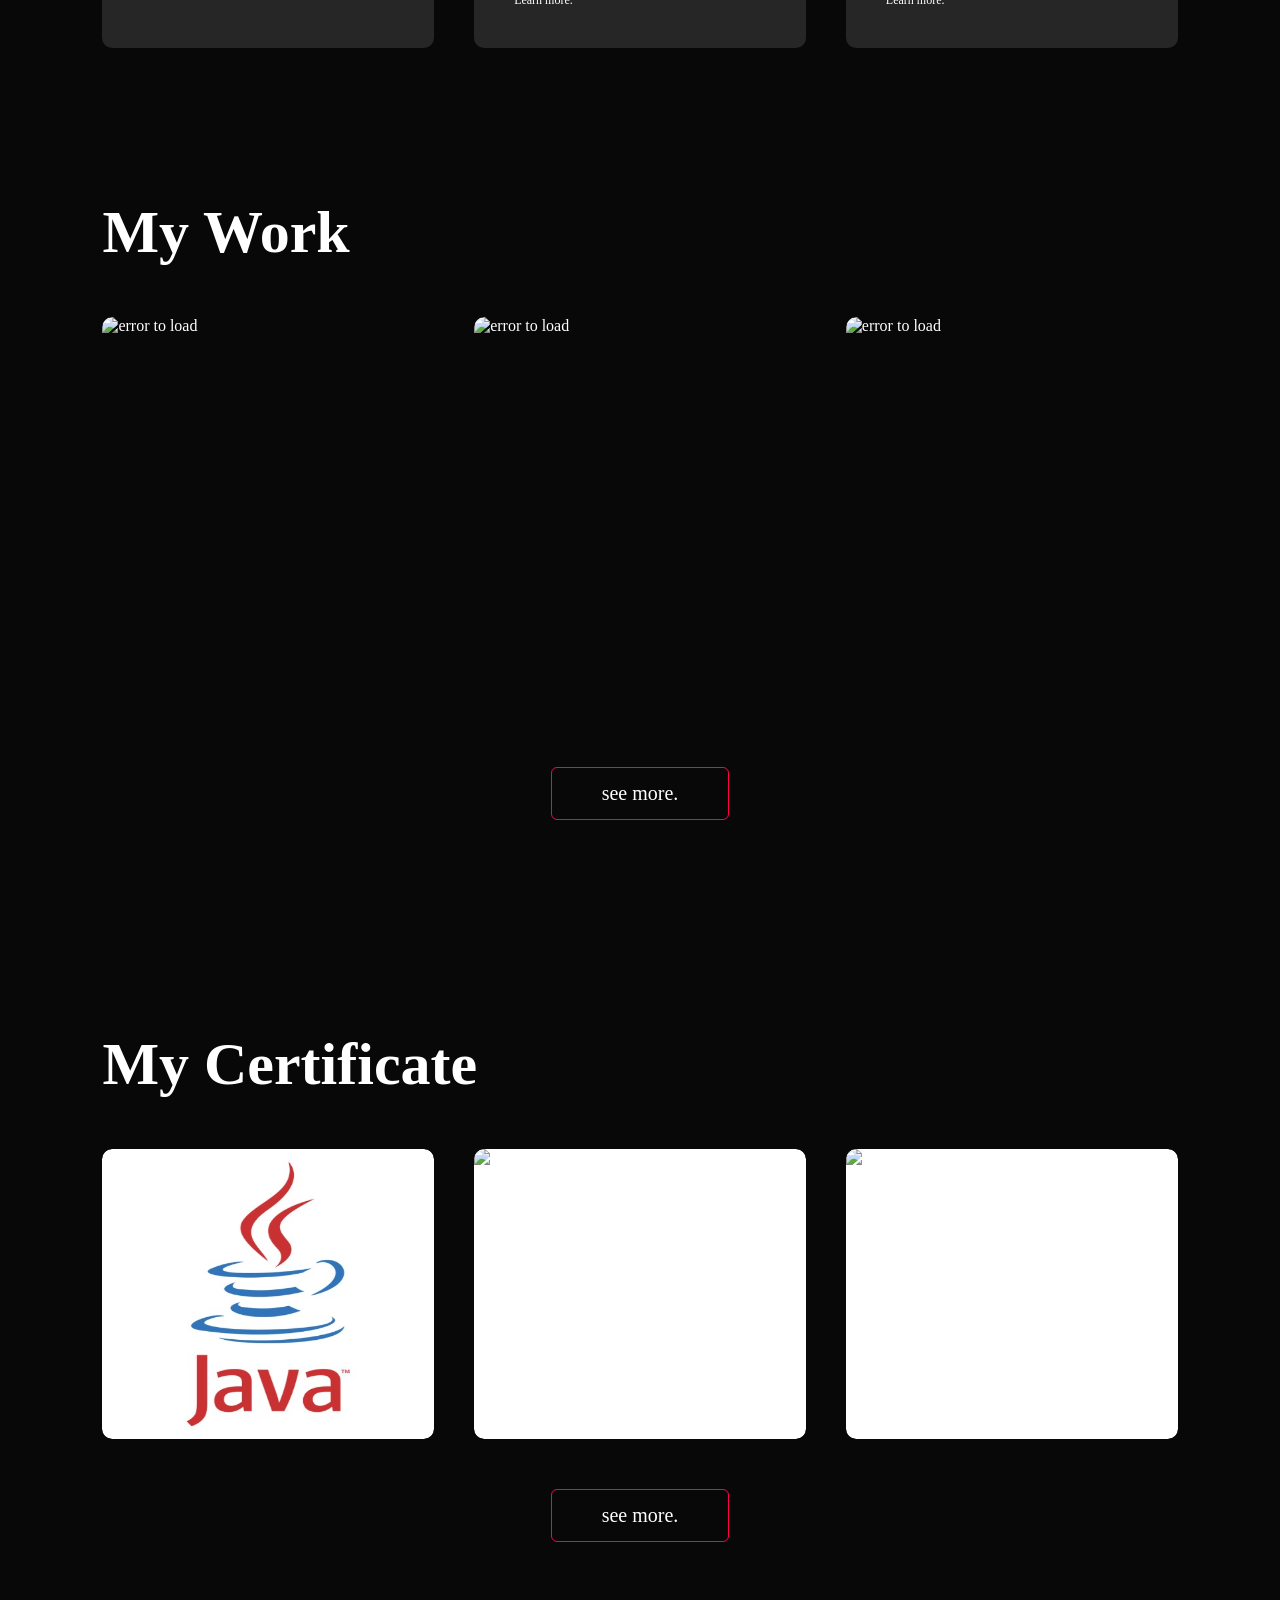
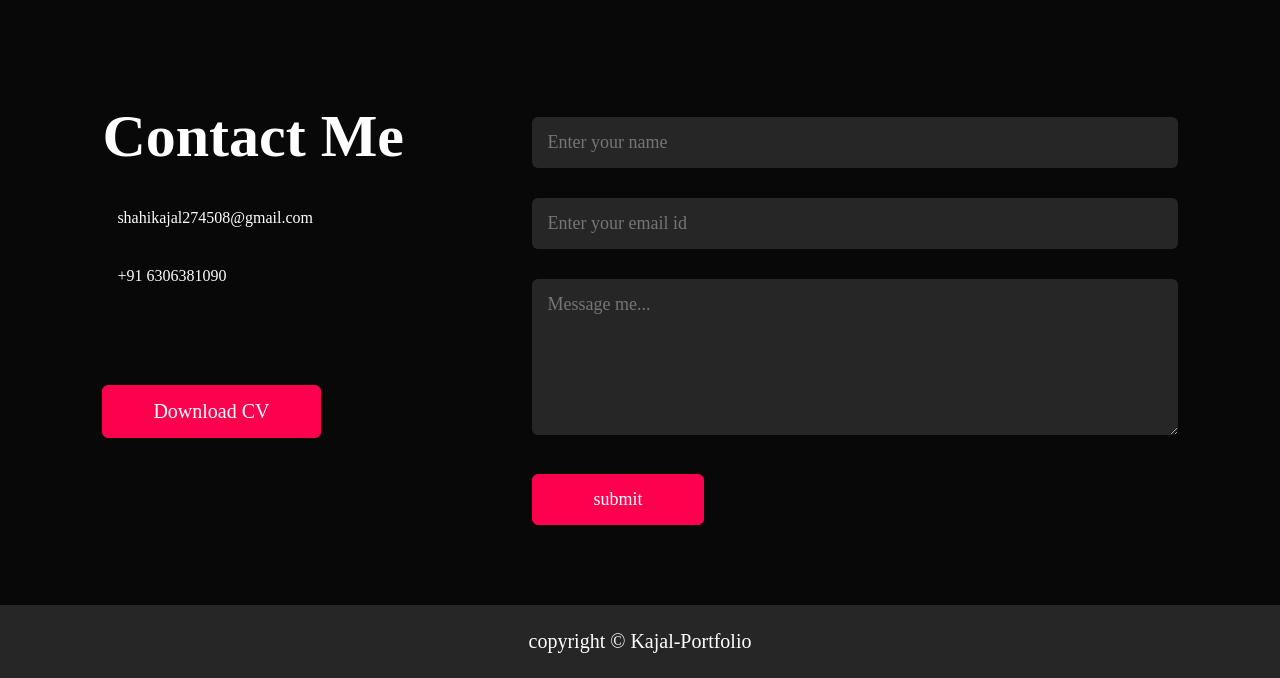
==== commit a813ed02: "Update index.html1 Signed-off-by: Shahikajal <149191113+KAjalshahi123@users.noreply.github.com>" ====
--- a/index.html
+++ b/index.html
@@ -66,8 +66,8 @@
 
           <div class="tab-contents" id="experience">
             <ul>
-              <li><span>2021-current</span><br>prefinalist of hackthon DPBH.</li>
-              <li><span>2019-2021</span><br>team member of flipcard.</li>
+              <li><span>2023-</span><br>prefinalist of hackthon DPBH.</li>
+              <li><span>2024</span><br>team member of flipcard.</li>
              
             </ul>
           </div>
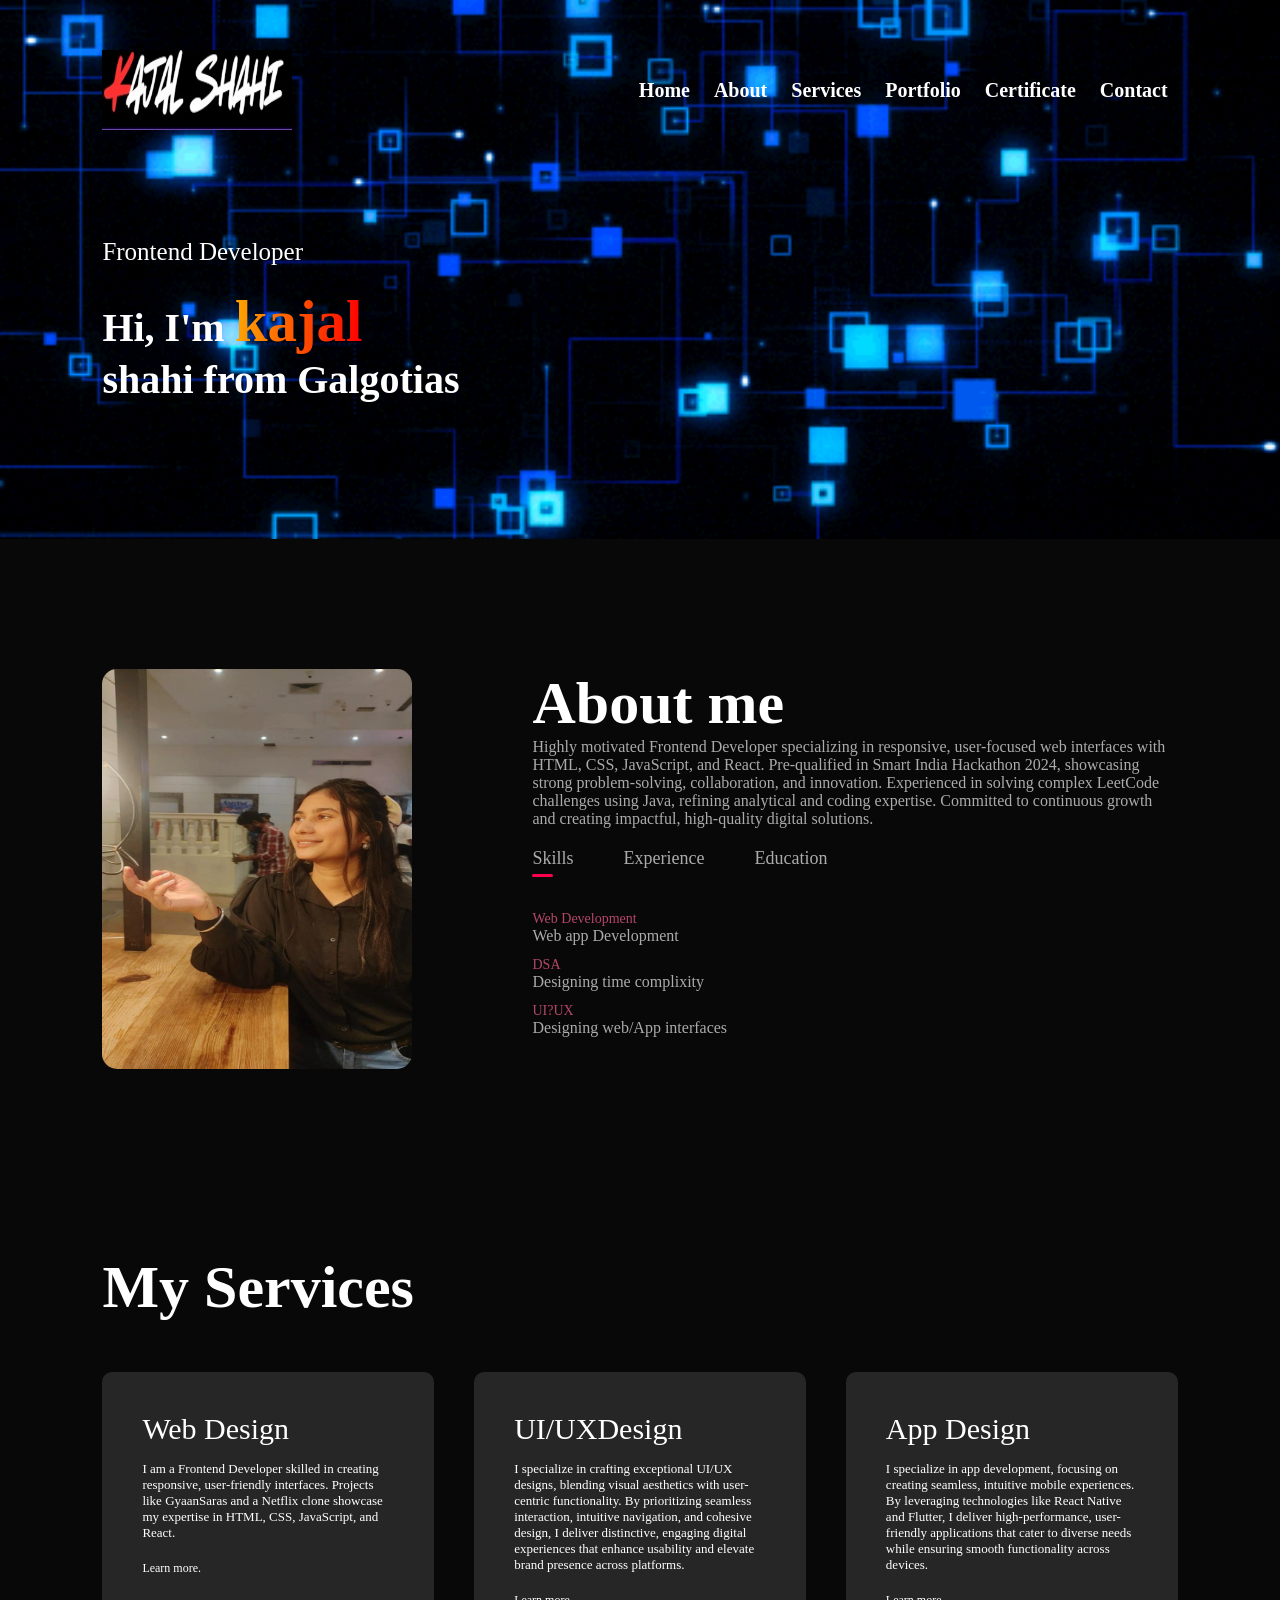
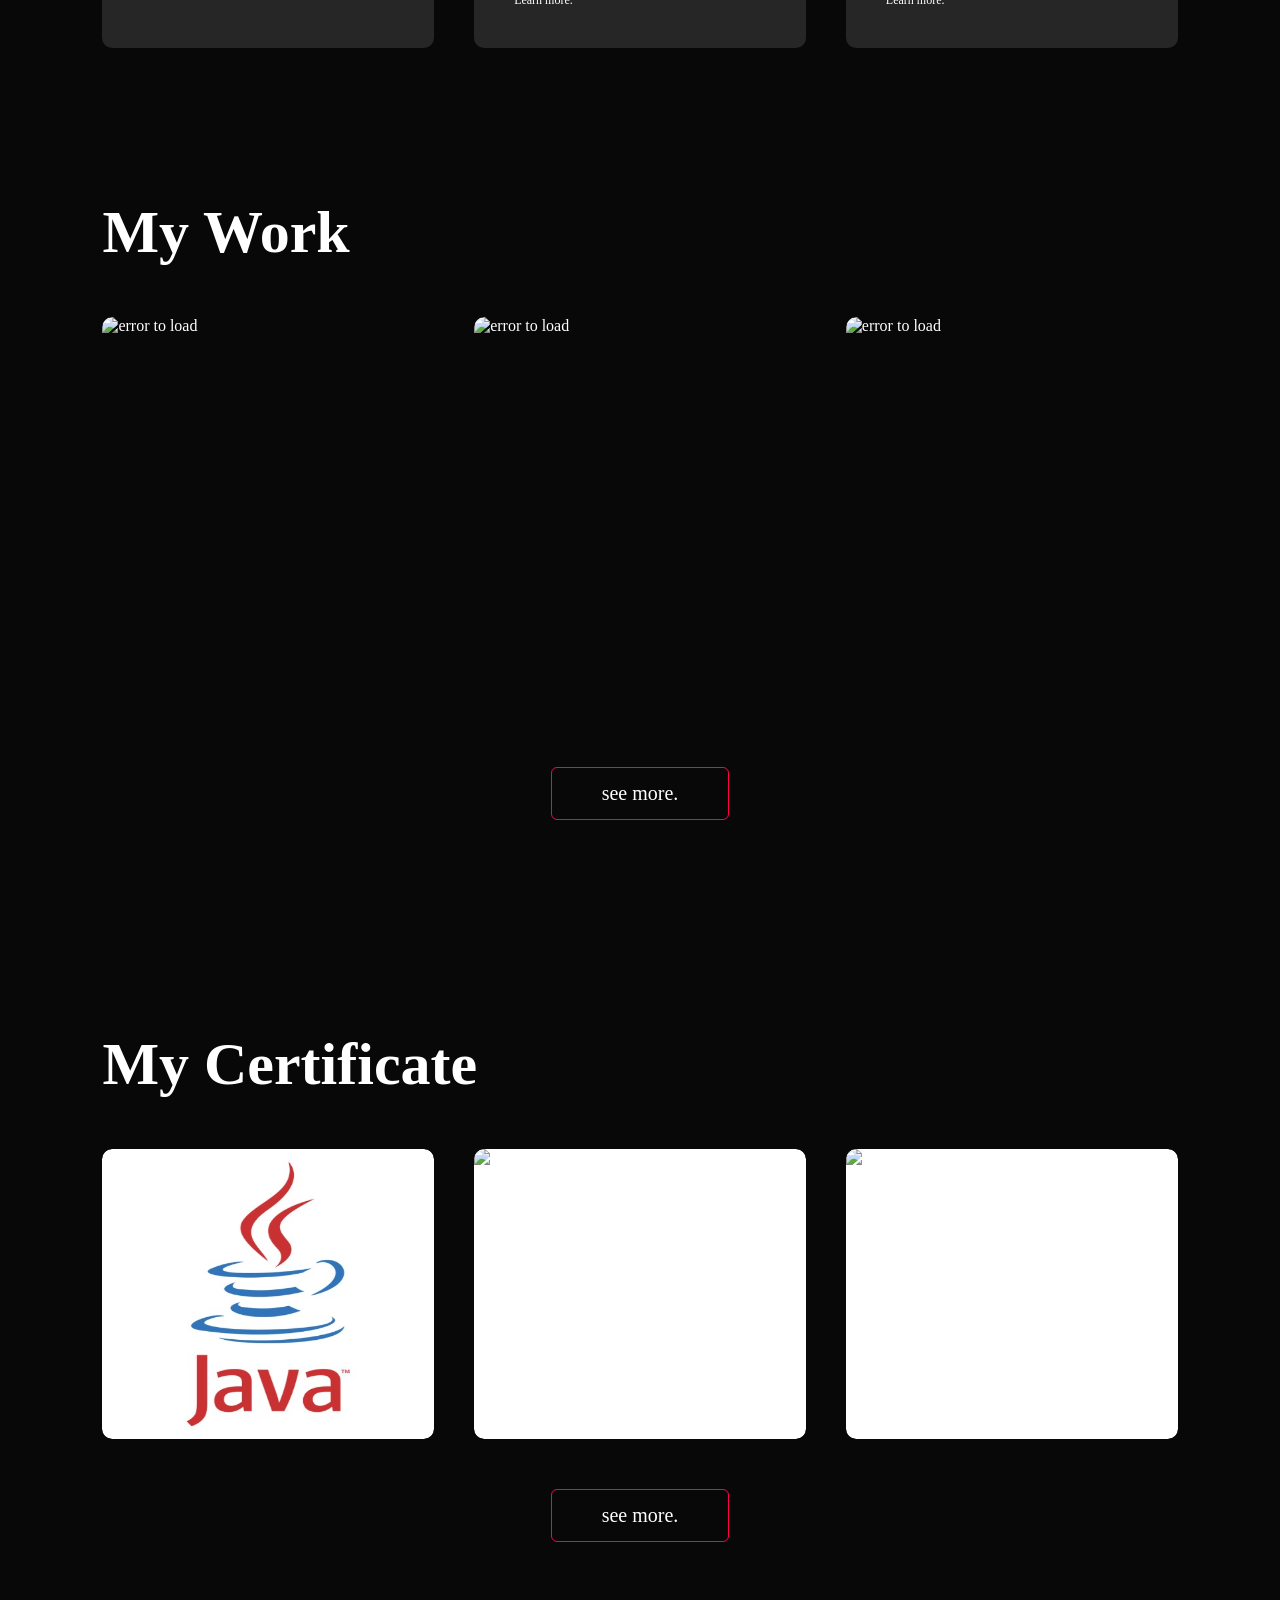
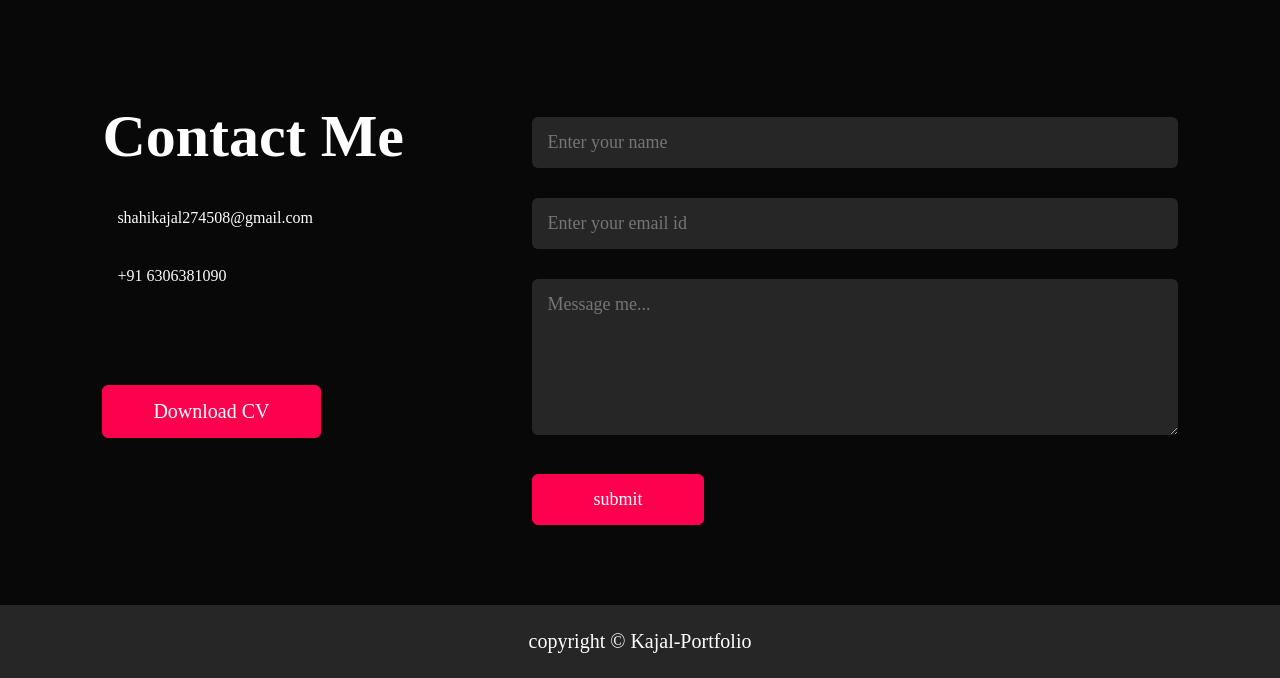
==== commit 0e673699: "Update index.html1 Signed-off-by: Shahikajal <149191113+KAjalshahi123@users.noreply.github.com>" ====
--- a/index.html
+++ b/index.html
@@ -131,9 +131,9 @@
             src="https://img.freepik.com/free-photo/web-design-technology-browsing-programming-concept_53876-163260.jpg"
             alt="error to load">
           <div class="layer">
-            <h3>E-learning platform</h3>
-            <p>GyaanSaras is a free platform democratizing education, offering diverse resources and fostering lifelong
-              learning, making knowledge accessible and empowering learners globally.</p>
+            <h3>java spring boot</h3>
+            <p>Java full stack developers use a variety of technologies and frameworks to design user interfaces, manage databases, and ensure
+              seamless communication between the client and server .</p>
             <a href="https://kundan-2026.github.io/GyaanSaras/" target="_blank"> <i
                 class="fa-duotone fa-solid fa-arrow-up-right-from-square"></i></a>
           </div>
@@ -236,7 +236,7 @@
            
           </div>
 
-          <a href="https://drive.google.com/file/d/1tFnGyltXOHvTVsp8xNmeHegIvg0ecP3N/view?usp=sharing" download
+          <a href="https://drive.google.com/file/d/1Y3kTJgr0XPbfp3gmZsNHCVW78OAuW6yZ/view?usp=sharing" download
             target="_blank" class="btn btn2">Download CV</a>
 
         </div>
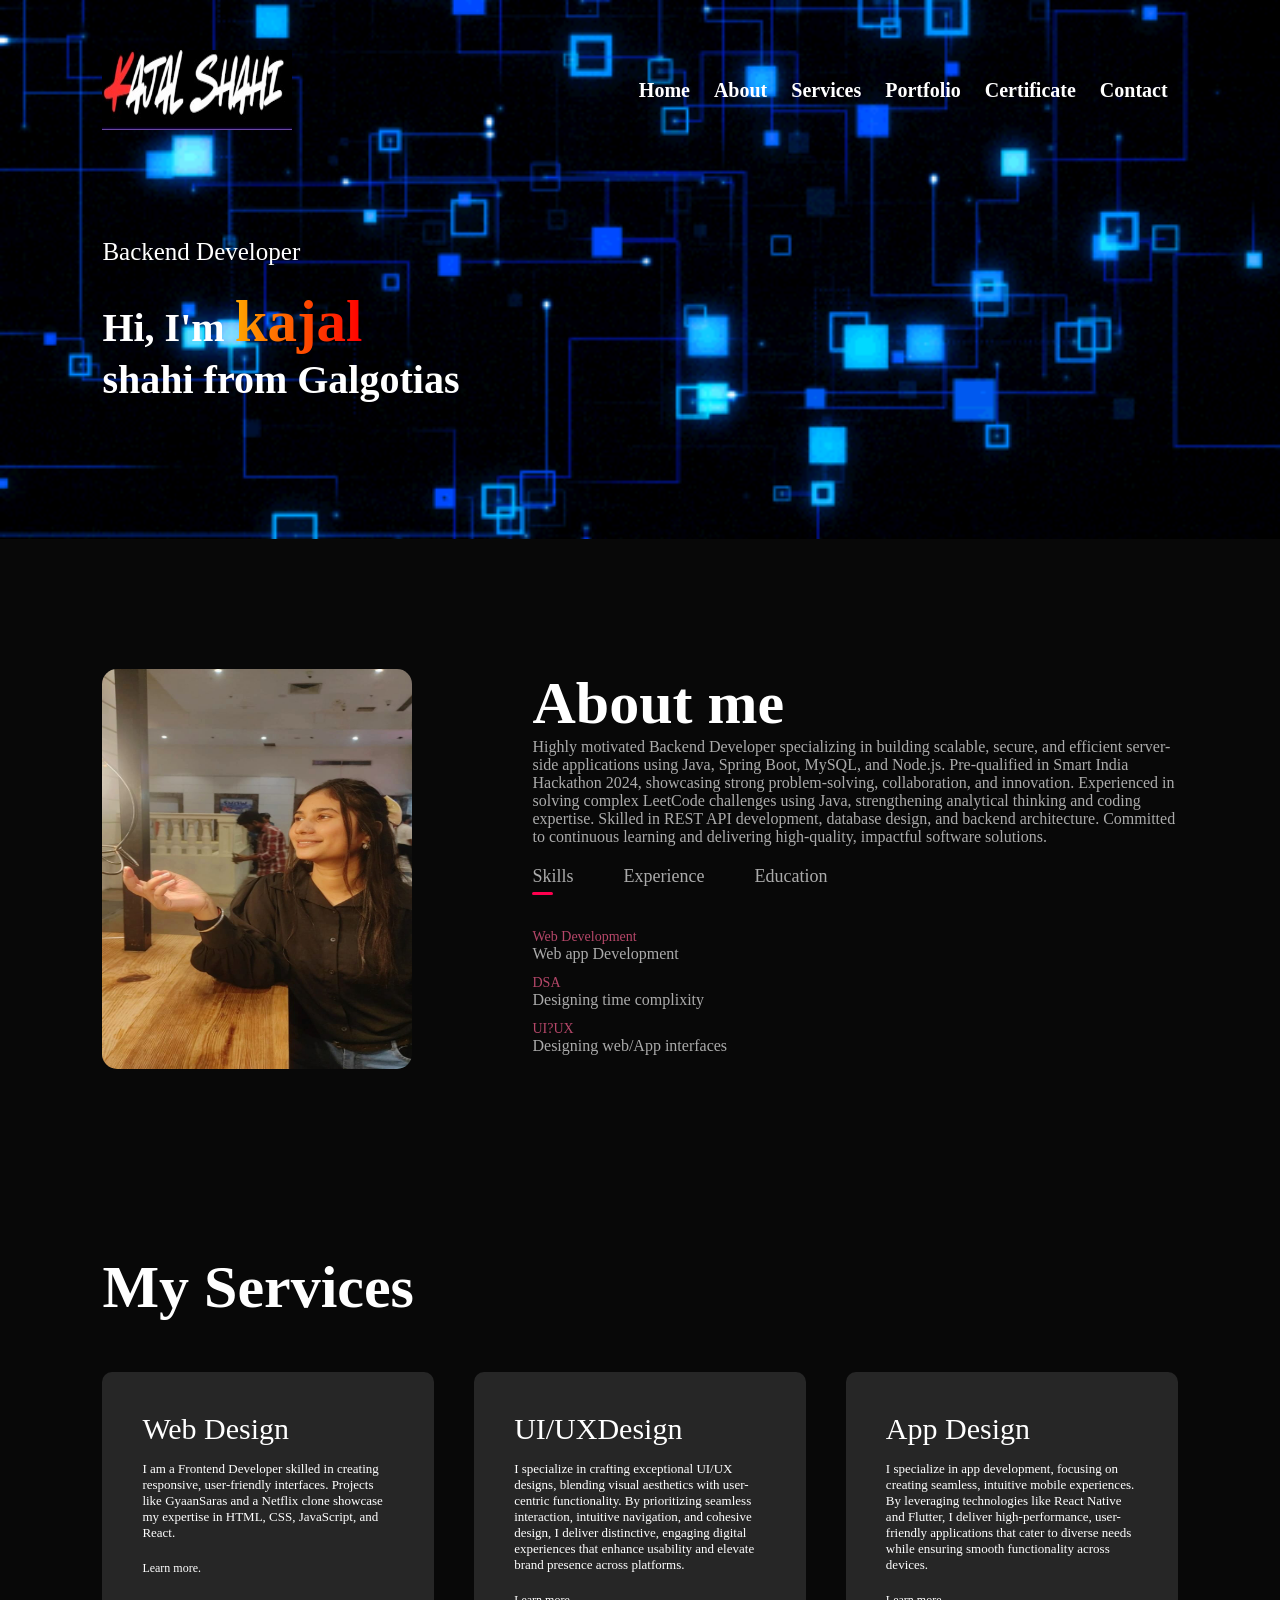
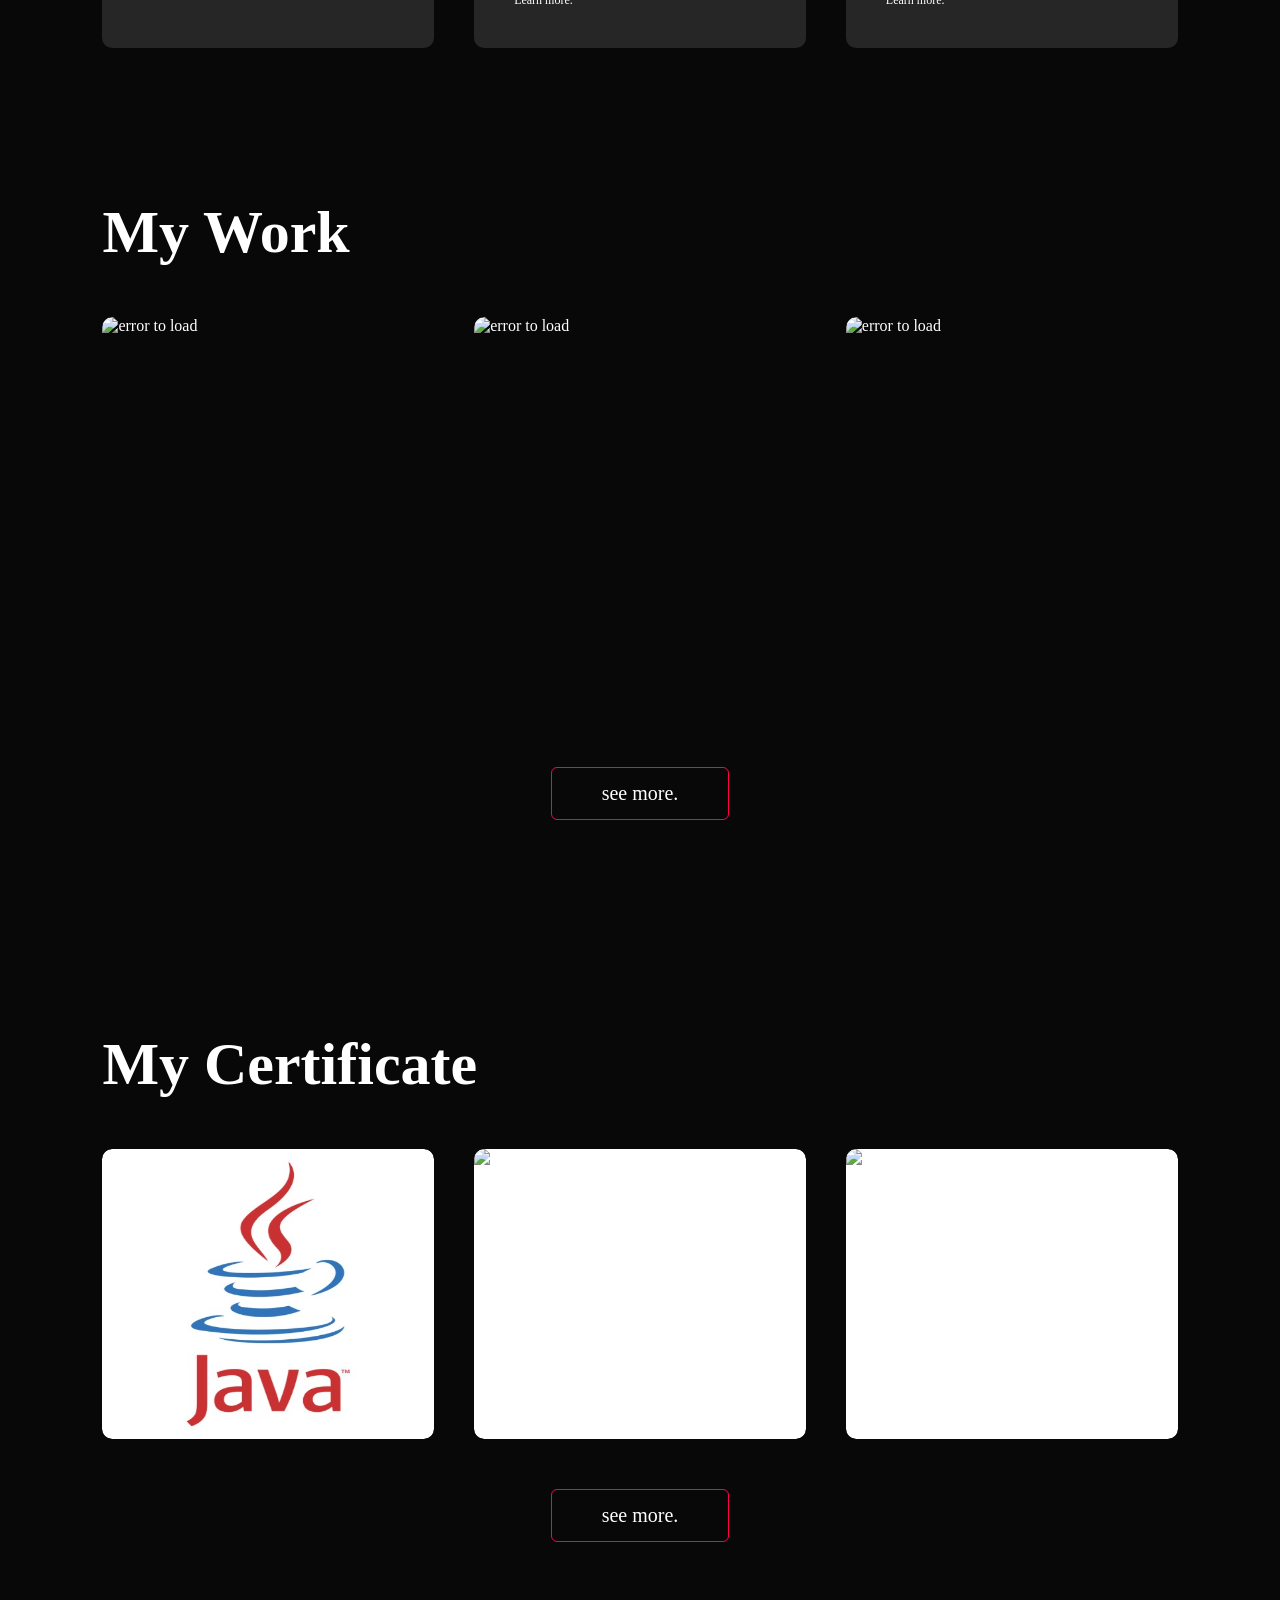
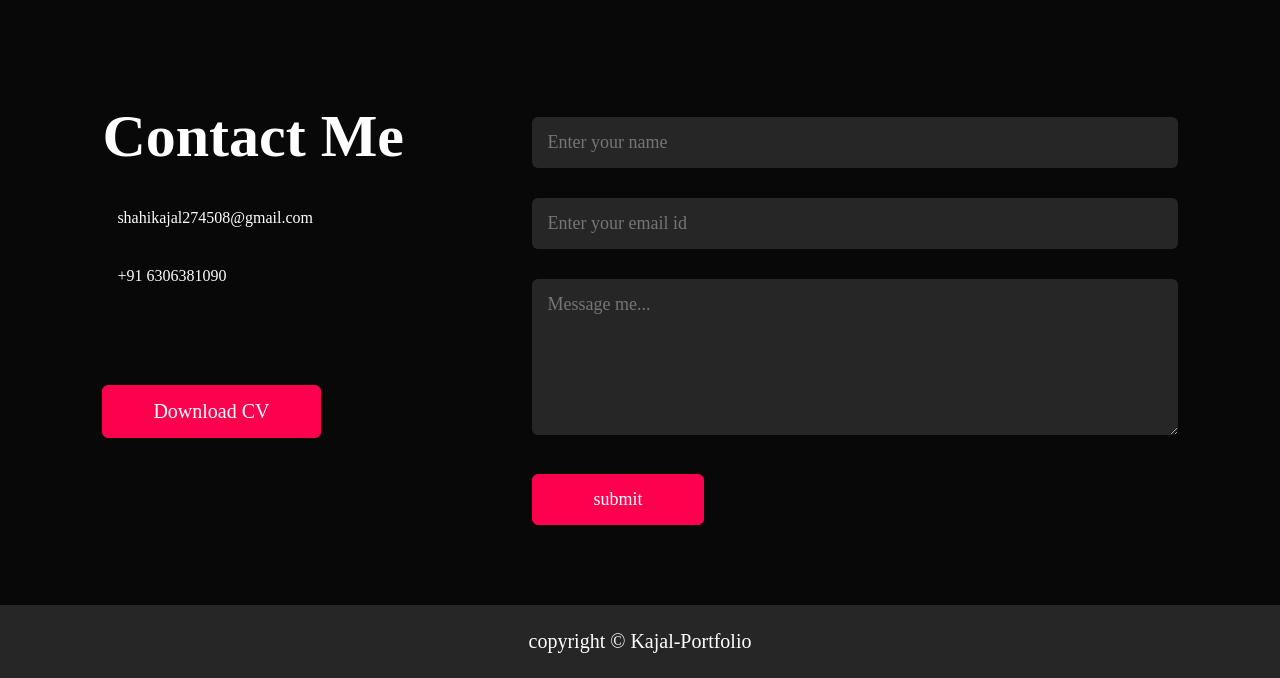
==== commit eb88610f: "Update README.md1 Signed-off-by: Shahikajal <149191113+KAjalshahi123@users.noreply.github.com>" ====
--- a/index.html
+++ b/index.html
@@ -29,7 +29,7 @@
       </nav>
 
       <div class="heading-text">
-        <p>Frontend Developer</p>
+        <p>Backend Developer</p>
         <h1>Hi, I'm <span> kajal </span> <br> shahi from Galgotias</h1>
       </div>
     </div>
@@ -44,11 +44,12 @@
         <div class="about-col2">
           <h1 class="sub-title">About me</h1>
           <p>
-            Highly motivated Frontend Developer specializing in responsive, user-focused web interfaces with HTML, CSS,
-            JavaScript, and React. Pre-qualified in Smart India Hackathon 2024, showcasing strong problem-solving,
-            collaboration, and innovation. Experienced in solving complex LeetCode challenges using Java, refining
-            analytical and coding expertise. Committed to continuous growth and creating impactful, high-quality digital
-            solutions.</p>
+           Highly motivated Backend Developer specializing in building scalable, secure, and efficient server-side 
+            applications using Java, Spring Boot, MySQL, and Node.js. Pre-qualified in Smart India Hackathon 2024,
+            showcasing strong problem-solving, collaboration, and innovation. Experienced in solving complex LeetCode 
+            challenges using Java, strengthening analytical thinking and coding expertise. Skilled in REST API development,
+            database design, and backend architecture. Committed to continuous learning and delivering high-quality, 
+            impactful software solutions.</p>
 
           <div class="tab-titles">
             <p class="tab-links activ-link" onclick="opentab('skills')">Skills</p>
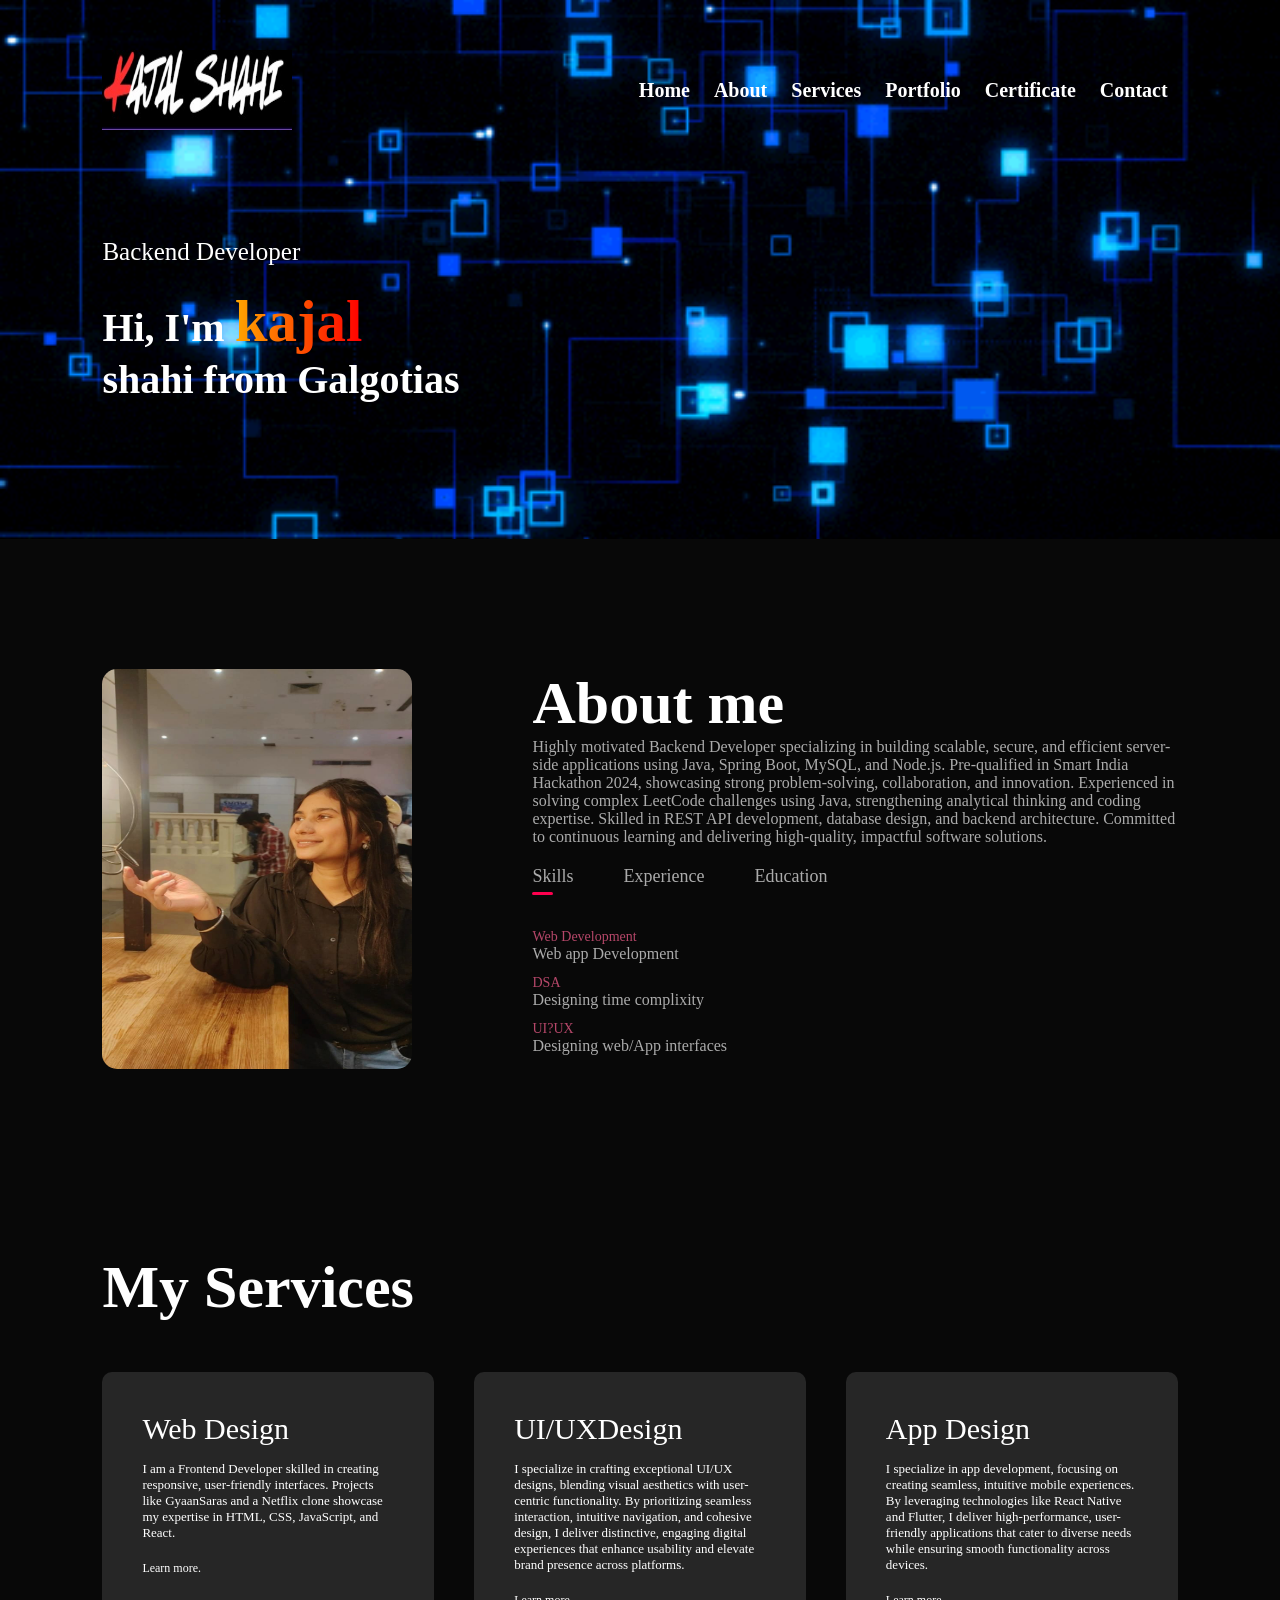
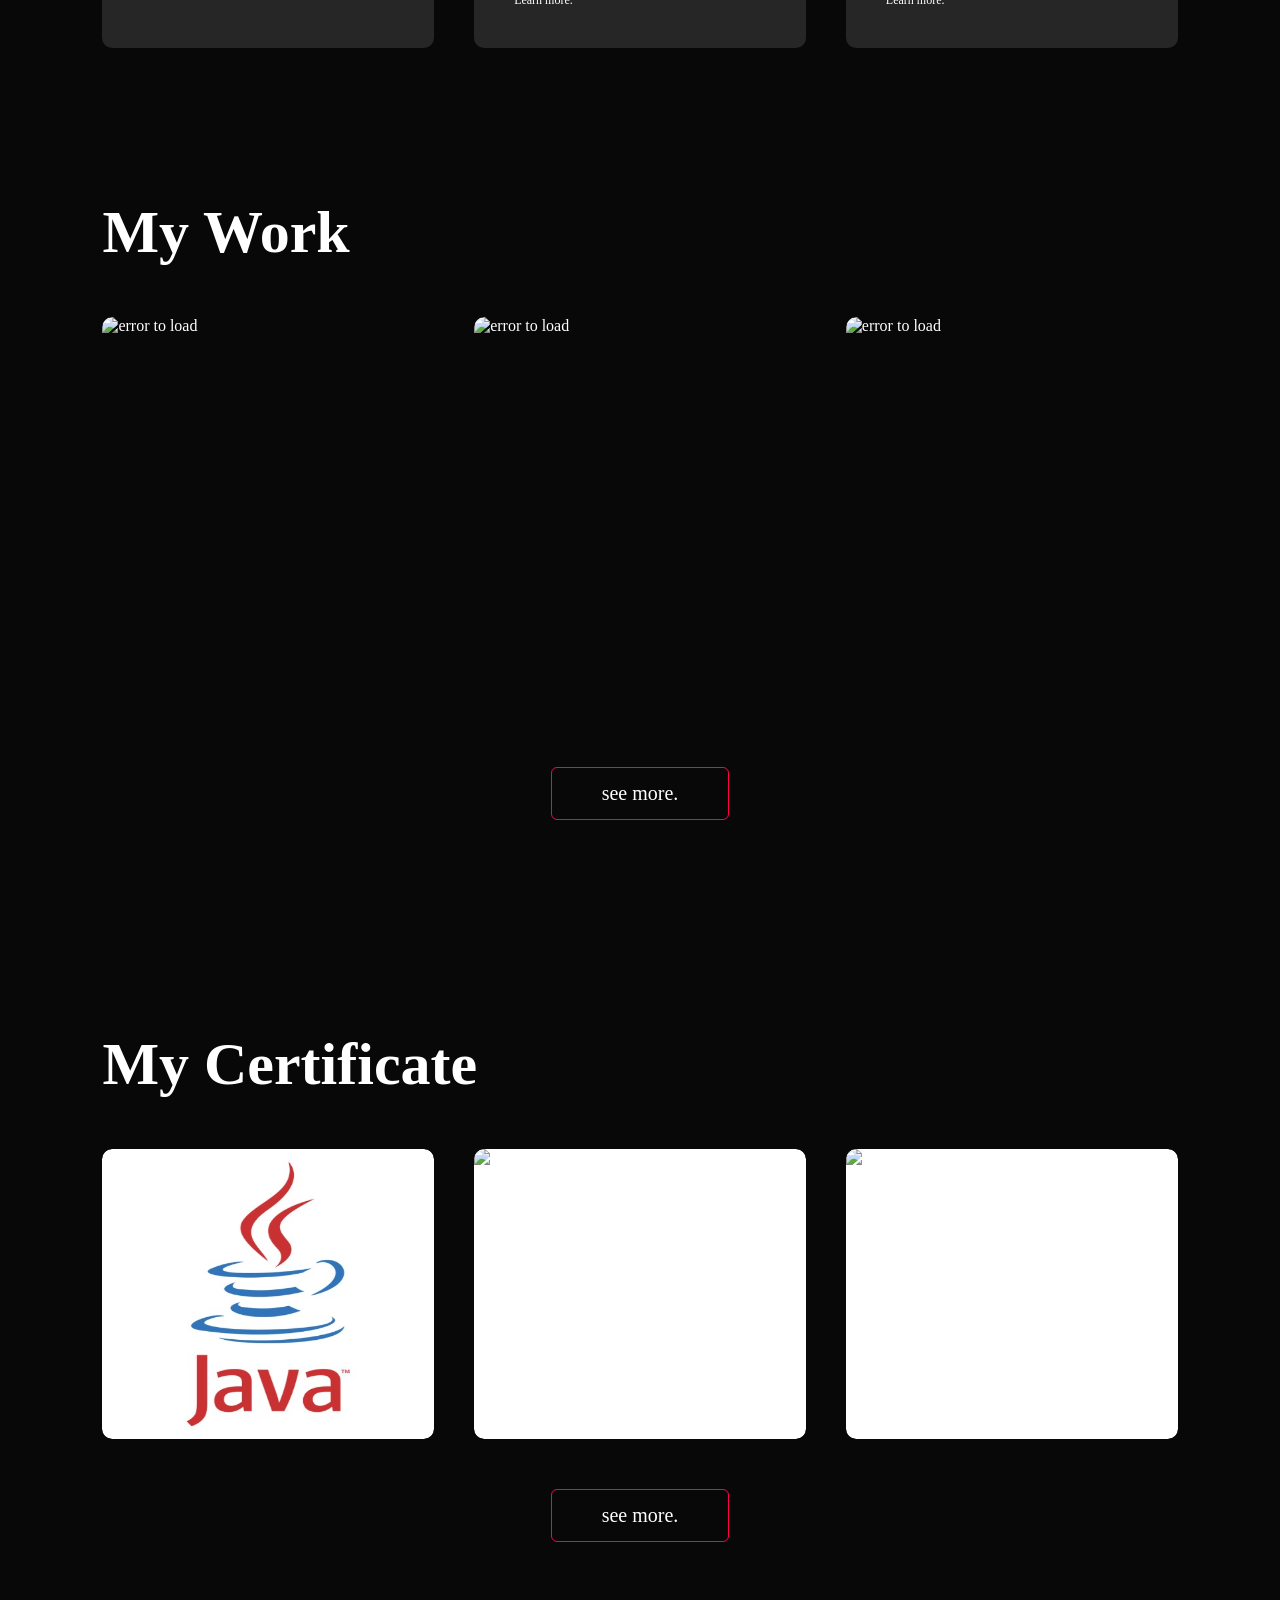
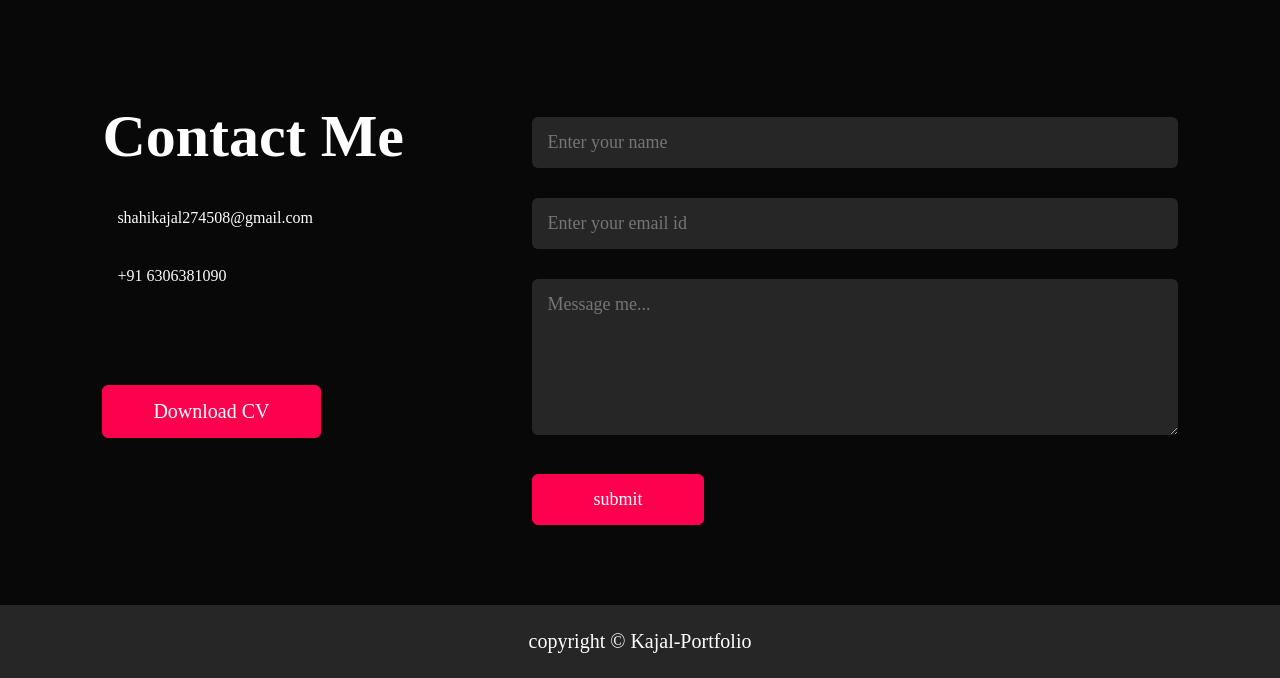
==== commit f70a30fe: "Update README.md2 Signed-off-by: Shahikajal <149191113+KAjalshahi123@users.noreply.github.com>" ====
--- a/index.html
+++ b/index.html
@@ -34,7 +34,7 @@
       </div>
     </div>
   </div>
-  <!-- -----------------about------------------- -->
+  <!-- -----------------about me------------------- -->
   <div id="about">
     <div class="container">
       <div class="row">
